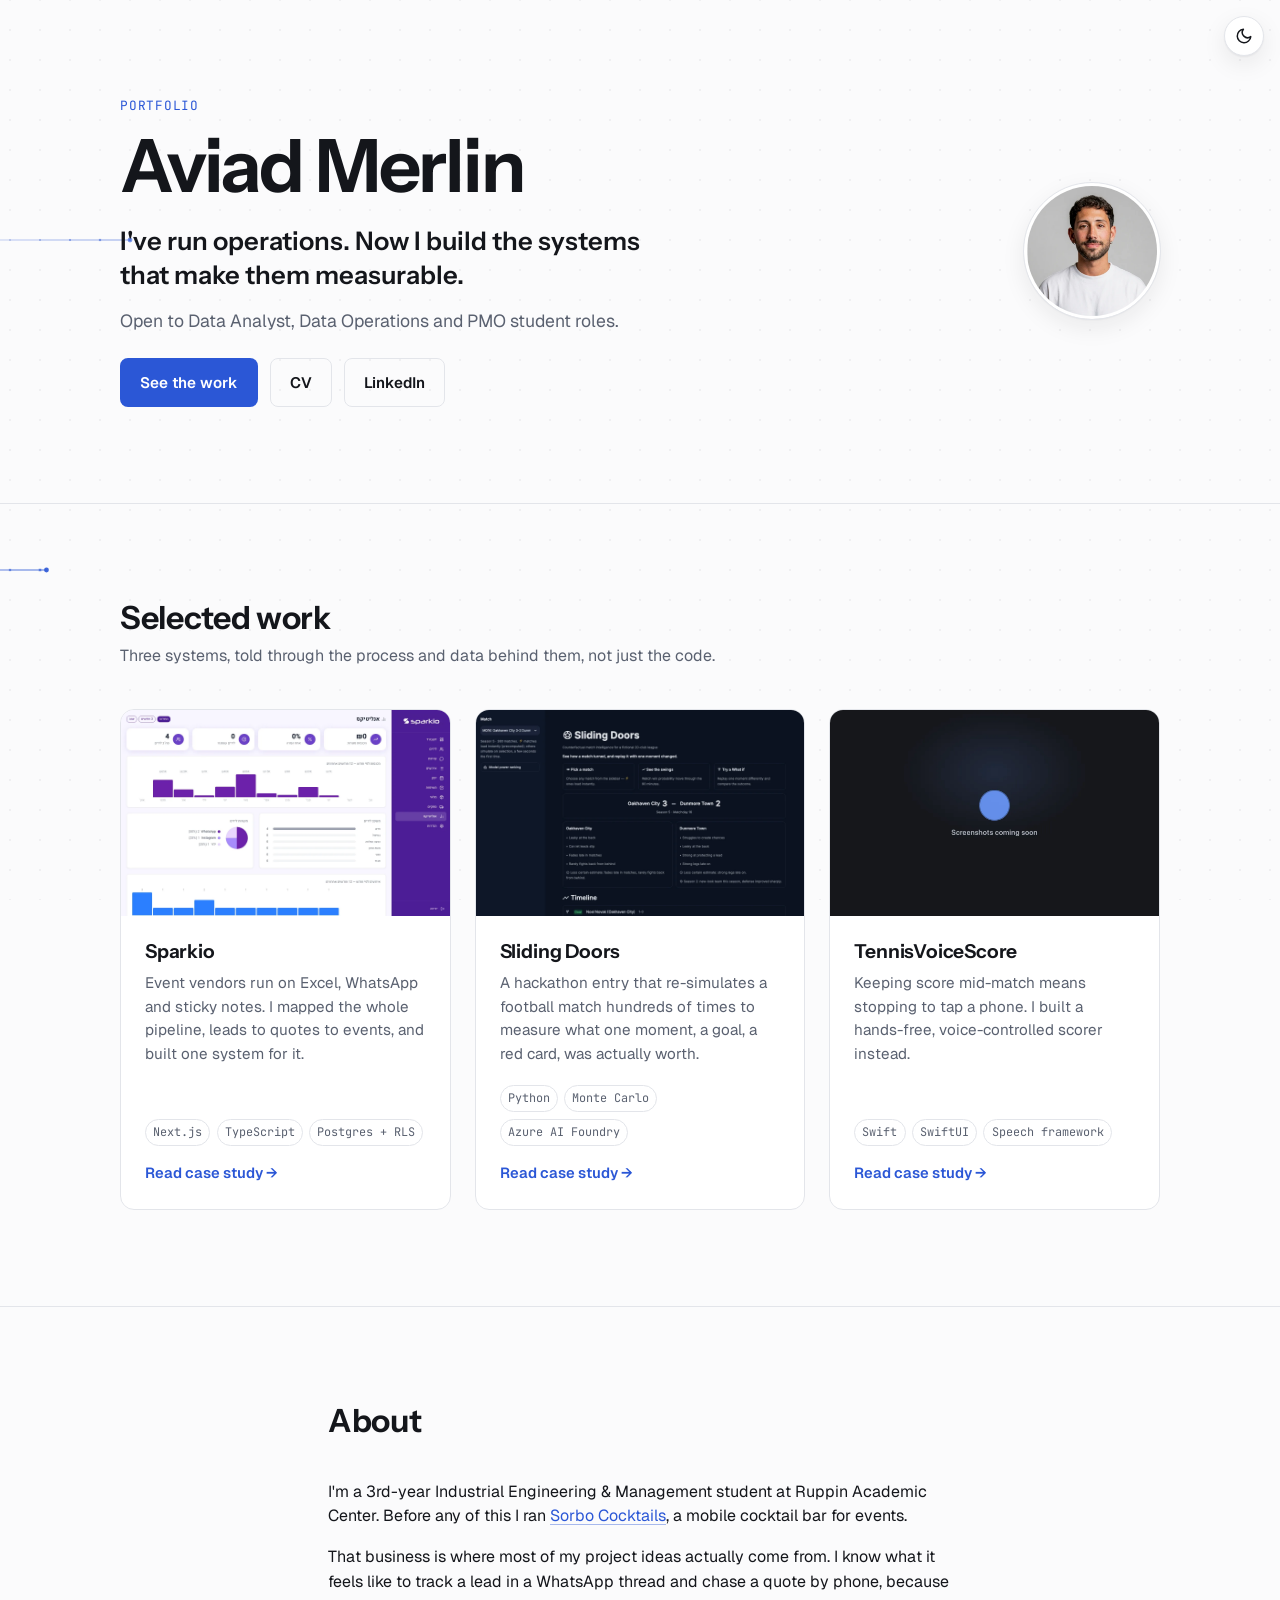
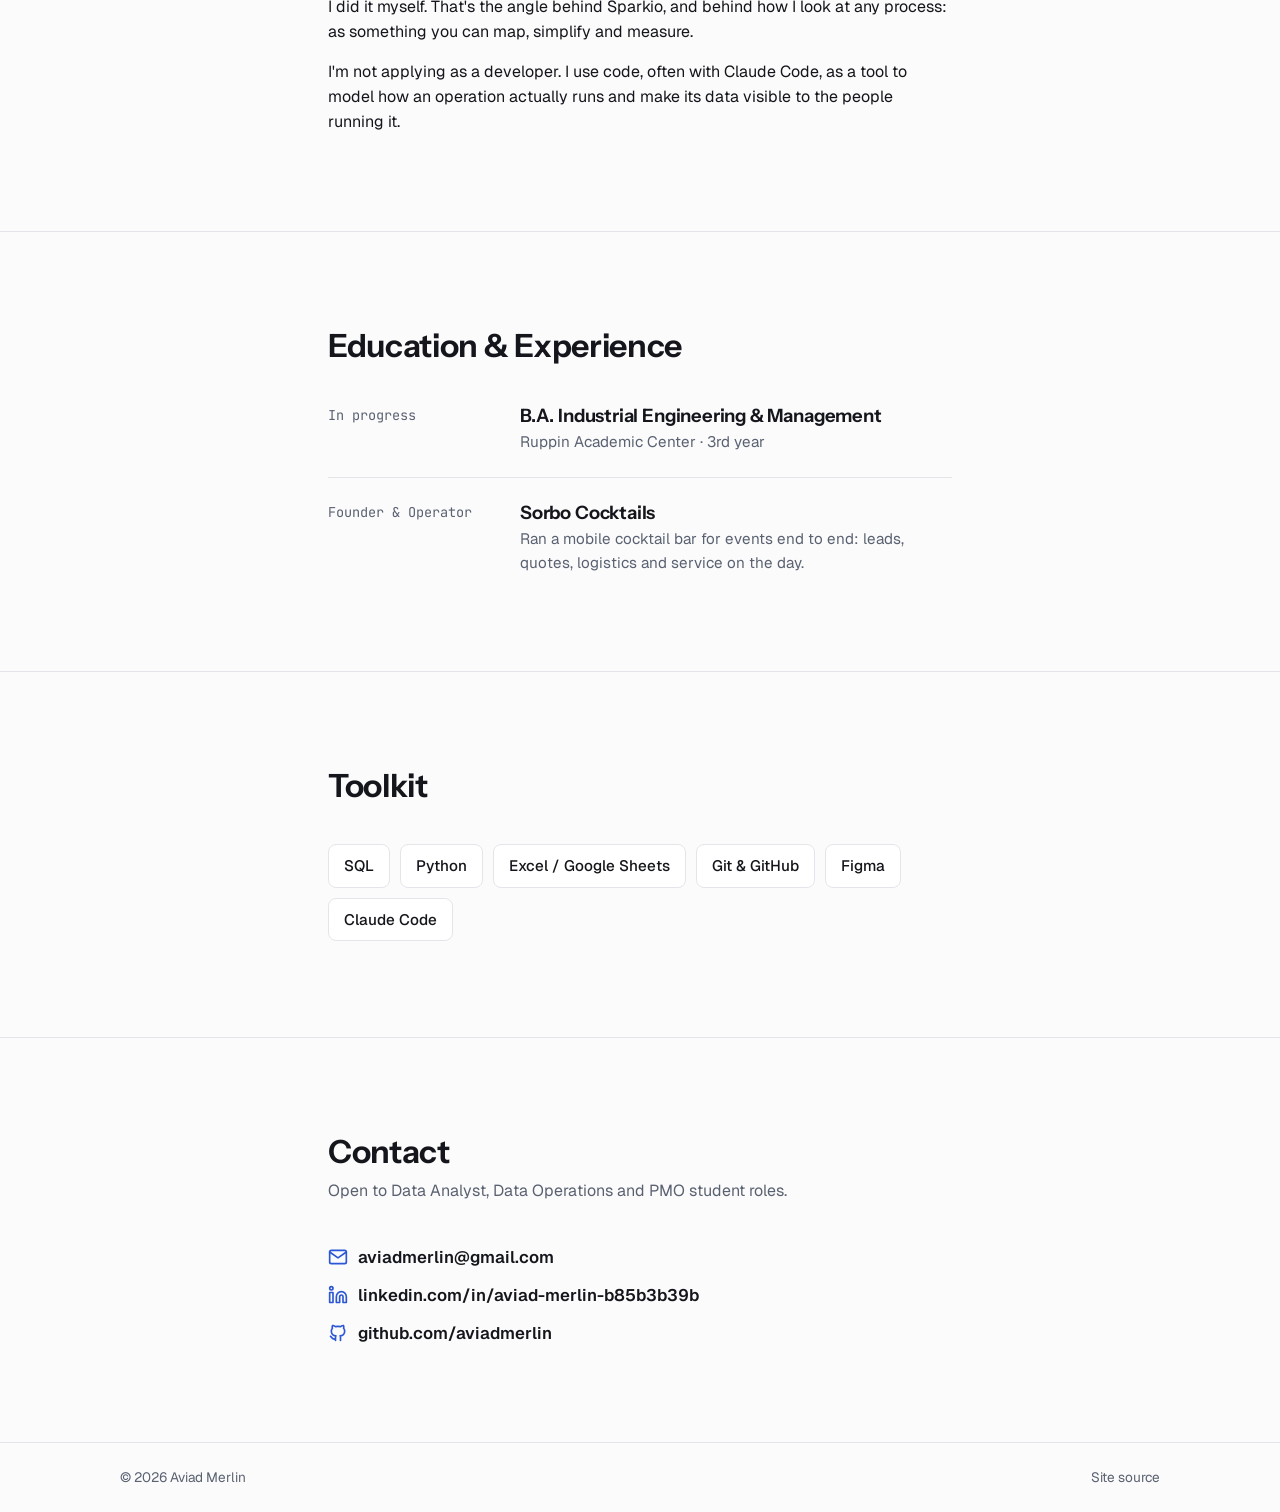
==== index.html @ fe7052cb "Use real profile photo, fix Sorbo link, rework signal routing Hero photo was accidentally a lookalik" ====
<!doctype html>
<html lang="en">
<head>
<meta charset="utf-8">
<meta name="viewport" content="width=device-width, initial-scale=1">
<title>Aviad Merlin · Data Analyst / Data Operations / PMO</title>
<meta name="description" content="Portfolio of Aviad Merlin, an Industrial Engineering & Management student who builds systems that make messy operations organized and measurable. Open to Data Analyst, Data Operations and PMO student roles.">
<link rel="canonical" href="https://aviadmerlin.github.io/">

<!-- Open Graph -->
<meta property="og:type" content="website">
<meta property="og:site_name" content="Aviad Merlin">
<meta property="og:title" content="Aviad Merlin · Data Analyst / Data Operations / PMO">
<meta property="og:description" content="I've run operations. Now I build the systems that make them measurable.">
<meta property="og:image" content="https://aviadmerlin.github.io/assets/og-image.png">
<meta property="og:url" content="https://aviadmerlin.github.io/">
<meta name="twitter:card" content="summary_large_image">
<meta name="twitter:title" content="Aviad Merlin · Data Analyst / Data Operations / PMO">
<meta name="twitter:description" content="I've run operations. Now I build the systems that make them measurable.">
<meta name="twitter:image" content="https://aviadmerlin.github.io/assets/og-image.png">

<meta name="theme-color" content="#0a0b0d">
<link rel="icon" href="assets/favicon/favicon.svg" type="image/svg+xml">
<link rel="icon" href="assets/favicon/favicon-32.png" sizes="32x32" type="image/png">
<link rel="apple-touch-icon" href="assets/favicon/apple-touch-icon.png">
<link rel="manifest" href="assets/favicon/site.webmanifest">

<link rel="preconnect" href="https://fonts.googleapis.com">
<link rel="preconnect" href="https://fonts.gstatic.com" crossorigin>
<link href="https://fonts.googleapis.com/css2?family=Instrument+Sans:wght@400;500;600;700&family=Geist:wght@400;500;600;700&family=JetBrains+Mono:wght@400;500;700&display=swap" rel="stylesheet">
<link rel="stylesheet" href="css/style.css">
<script>
(function () {
  try {
    var t = localStorage.getItem("am-theme");
    if (!t) t = window.matchMedia("(prefers-color-scheme: light)").matches ? "light" : "dark";
    document.documentElement.setAttribute("data-theme", t);
  } catch (e) {}
})();
</script>
</head>
<body>
<a href="#main" class="skip-link">Skip to content</a>

<canvas class="bg-fx" id="bg-fx" aria-hidden="true"></canvas>

<button type="button" class="icon-btn theme-toggle theme-toggle--floating" aria-label="Toggle color theme" aria-pressed="false">
  <svg class="sun" viewBox="0 0 24 24" fill="none" stroke="currentColor" stroke-width="2" stroke-linecap="round"><circle cx="12" cy="12" r="4"/><path d="M12 2v2M12 20v2M4.9 4.9l1.4 1.4M17.7 17.7l1.4 1.4M2 12h2M20 12h2M4.9 19.1l1.4-1.4M17.7 6.3l1.4-1.4"/></svg>
  <svg class="moon" viewBox="0 0 24 24" fill="none" stroke="currentColor" stroke-width="2" stroke-linecap="round" stroke-linejoin="round"><path d="M21 12.8A9 9 0 1 1 11.2 3a7 7 0 0 0 9.8 9.8Z"/></svg>
</button>

<main id="main">

  <section class="hero">
    <div class="wrap">
      <div class="hero-grid">
        <div>
          <p class="eyebrow">Portfolio</p>
          <h1>Aviad Merlin</h1>
          <p class="hero-tagline">I've run operations. Now I build the systems that make them measurable.</p>
          <p class="lede">Open to Data Analyst, Data Operations and PMO student roles.</p>
          <div class="btn-row">
            <a href="#work" class="btn btn--primary">See the work</a>
            <a href="assets/AviadMerlin-Resume.pdf" class="btn btn--ghost" target="_blank" rel="noopener">CV</a>
            <a href="https://www.linkedin.com/in/aviad-merlin-b85b3b39b" class="btn btn--ghost" target="_blank" rel="noopener">LinkedIn</a>
          </div>
        </div>
        <div class="hero-photo">
          <img src="assets/images/profile-photo.webp" alt="Aviad Merlin" width="136" height="136" loading="eager">
        </div>
      </div>
    </div>
  </section>

  <section id="work">
    <div class="wrap">
      <div class="section-head">
        <h2>Selected work</h2>
        <p>Three systems, told through the process and data behind them, not just the code.</p>
      </div>
      <div class="project-grid">

        <a class="project-card" href="projects/sparkio.html">
          <div class="project-card__media">
            <img src="assets/images/sparkio/01-analytics-dashboard.webp" alt="Sparkio analytics dashboard showing revenue, conversion rate and lead sources" width="1440" height="900" loading="lazy" decoding="async">
          </div>
          <div class="project-card__body">
            <h3>Sparkio</h3>
            <p>Event vendors run on Excel, WhatsApp and sticky notes. I mapped the whole pipeline, leads to quotes to events, and built one system for it.</p>
            <div class="tag-row">
              <span class="tag">Next.js</span>
              <span class="tag">TypeScript</span>
              <span class="tag">Postgres + RLS</span>
            </div>
            <span class="card-link">Read case study →</span>
          </div>
        </a>

        <a class="project-card" href="projects/sliding-doors.html">
          <div class="project-card__media">
            <img src="assets/images/sliding-doors/app-ui.webp" alt="Sliding Doors app showing a match score and win-probability panels" width="1440" height="1000" loading="lazy" decoding="async">
          </div>
          <div class="project-card__body">
            <h3>Sliding Doors</h3>
            <p>A hackathon entry that re-simulates a football match hundreds of times to measure what one moment, a goal, a red card, was actually worth.</p>
            <div class="tag-row">
              <span class="tag">Python</span>
              <span class="tag">Monte Carlo</span>
              <span class="tag">Azure AI Foundry</span>
            </div>
            <span class="card-link">Read case study →</span>
          </div>
        </a>

        <a class="project-card" href="projects/tennisvoicescore.html">
          <div class="project-card__media">
            <img src="assets/images/tennisvoicescore/placeholder-cover.webp" alt="TennisVoiceScore placeholder cover" width="1280" height="800" loading="lazy" decoding="async">
          </div>
          <div class="project-card__body">
            <h3>TennisVoiceScore</h3>
            <p>Keeping score mid-match means stopping to tap a phone. I built a hands-free, voice-controlled scorer instead.</p>
            <div class="tag-row">
              <span class="tag">Swift</span>
              <span class="tag">SwiftUI</span>
              <span class="tag">Speech framework</span>
            </div>
            <span class="card-link">Read case study →</span>
          </div>
        </a>

      </div>
    </div>
  </section>

  <section id="about">
    <div class="wrap wrap--text">
      <div class="section-head">
        <h2>About</h2>
      </div>
      <div class="about-body">
        <p>I'm a 3rd-year Industrial Engineering & Management student at Ruppin Academic Center. Before any of this I ran <a class="inline-link" href="https://sorbococktails.com/" target="_blank" rel="noopener">Sorbo Cocktails</a>, a mobile cocktail bar for events.</p>
        <p>That business is where most of my project ideas actually come from. I know what it feels like to track a lead in a WhatsApp thread and chase a quote by phone, because I did it myself. That's the angle behind Sparkio, and behind how I look at any process: as something you can map, simplify and measure.</p>
        <p>I'm not applying as a developer. I use code, often with Claude Code, as a tool to model how an operation actually runs and make its data visible to the people running it.</p>
      </div>
    </div>
  </section>

  <section id="education">
    <div class="wrap wrap--text">
      <div class="section-head">
        <h2>Education & Experience</h2>
      </div>
      <div class="timeline">
        <div class="timeline-item">
          <time>In progress</time>
          <div>
            <h3>B.A. Industrial Engineering &amp; Management</h3>
            <p>Ruppin Academic Center &middot; 3rd year</p>
          </div>
        </div>
        <div class="timeline-item">
          <time>Founder &amp; Operator</time>
          <div>
            <h3>Sorbo Cocktails</h3>
            <p>Ran a mobile cocktail bar for events end to end: leads, quotes, logistics and service on the day.</p>
          </div>
        </div>
      </div>
    </div>
  </section>

  <section id="toolkit">
    <div class="wrap wrap--text">
      <div class="section-head">
        <h2>Toolkit</h2>
      </div>
      <div class="toolkit-grid">
        <span class="toolkit-chip">SQL</span>
        <span class="toolkit-chip">Python</span>
        <span class="toolkit-chip">Excel / Google Sheets</span>
        <span class="toolkit-chip">Git &amp; GitHub</span>
        <span class="toolkit-chip">Figma</span>
        <span class="toolkit-chip">Claude Code</span>
      </div>
    </div>
  </section>

  <section id="contact">
    <div class="wrap wrap--text">
      <div class="section-head">
        <h2>Contact</h2>
        <p>Open to Data Analyst, Data Operations and PMO student roles.</p>
      </div>
      <div class="contact-list">
        <a href="mailto:aviadmerlin@gmail.com">
          <svg viewBox="0 0 24 24" fill="none" stroke="currentColor" stroke-width="2" stroke-linecap="round" stroke-linejoin="round"><rect x="2" y="4" width="20" height="16" rx="2"/><path d="m22 6-10 7L2 6"/></svg>
          aviadmerlin@gmail.com
        </a>
        <a href="https://www.linkedin.com/in/aviad-merlin-b85b3b39b" target="_blank" rel="noopener">
          <svg viewBox="0 0 24 24" fill="none" stroke="currentColor" stroke-width="2" stroke-linecap="round" stroke-linejoin="round"><path d="M16 8a6 6 0 0 1 6 6v7h-4v-7a2 2 0 0 0-2-2 2 2 0 0 0-2 2v7h-4v-7a6 6 0 0 1 6-6Z"/><rect x="2" y="9" width="4" height="12"/><circle cx="4" cy="4" r="2"/></svg>
          linkedin.com/in/aviad-merlin-b85b3b39b
        </a>
        <a href="https://github.com/aviadmerlin" target="_blank" rel="noopener">
          <svg viewBox="0 0 24 24" fill="none" stroke="currentColor" stroke-width="2" stroke-linecap="round" stroke-linejoin="round"><path d="M9 19c-4.3 1.4-4.3-2.5-6-3m12 5v-3.5c0-1 .1-1.4-.5-2 2.8-.3 5.5-1.4 5.5-6a4.6 4.6 0 0 0-1.3-3.2 4.2 4.2 0 0 0-.1-3.2s-1.1-.3-3.5 1.3a12.3 12.3 0 0 0-6.2 0C6.5 2.8 5.4 3.1 5.4 3.1a4.2 4.2 0 0 0-.1 3.2A4.6 4.6 0 0 0 4 9.5c0 4.6 2.7 5.7 5.5 6-.6.6-.6 1.2-.5 2V21"/></svg>
          github.com/aviadmerlin
        </a>
      </div>
    </div>
  </section>

</main>

<footer class="site-footer">
  <div class="wrap">
    <span>&copy; <span id="year"></span> Aviad Merlin</span>
    <a href="https://github.com/aviadmerlin/aviadmerlin.github.io" target="_blank" rel="noopener">Site source</a>
  </div>
</footer>

<script>document.getElementById("year").textContent = new Date().getFullYear();</script>
<script src="js/main.js" defer></script>
<script src="js/bg-signals.js" defer></script>
</body>
</html>
---- css/style.css ----
/* ---------- Reset ---------- */
*, *::before, *::after { box-sizing: border-box; }
* { margin: 0; }
html { -webkit-text-size-adjust: 100%; }
body { min-height: 100svh; }
img, picture, video { display: block; max-width: 100%; }
img { height: auto; }
input, button, textarea, select { font: inherit; color: inherit; }
a { color: inherit; }
ul[class], ol[class] { list-style: none; padding: 0; }

@media (prefers-reduced-motion: reduce) {
  *, *::before, *::after {
    animation-duration: 0.01ms !important;
    animation-iteration-count: 1 !important;
    transition-duration: 0.01ms !important;
    scroll-behavior: auto !important;
  }
}

/* ---------- Design tokens ---------- */
:root,
[data-theme="dark"] {
  --bg: #0a0b0d;
  --bg-elevated: #15171c;
  --bg-elevated-2: #1b1e25;
  --border: #262a33;
  --text: #edeff2;
  --text-muted: #9aa1ac;
  --accent: #6d9bff;
  --accent-strong: #8fb3ff;
  --accent-contrast: #06080c;
  --success: #6fd3a0;
  --shadow: 0 1px 2px rgba(0, 0, 0, 0.4), 0 8px 24px rgba(0, 0, 0, 0.35);
  color-scheme: dark;
}

[data-theme="light"] {
  --bg: #fbfbfc;
  --bg-elevated: #ffffff;
  --bg-elevated-2: #f2f3f5;
  --border: #e3e5ea;
  --text: #14161b;
  --text-muted: #5a6170;
  --accent: #2b57d6;
  --accent-strong: #1f44ac;
  --accent-contrast: #ffffff;
  --success: #1a8a57;
  --shadow: 0 1px 2px rgba(20, 22, 27, 0.06), 0 8px 24px rgba(20, 22, 27, 0.08);
  color-scheme: light;
}

:root {
  --font-display: "Instrument Sans", -apple-system, BlinkMacSystemFont, "Segoe UI",
    Roboto, Helvetica, Arial, sans-serif;
  --font-sans: "Geist", -apple-system, BlinkMacSystemFont, "Segoe UI", Roboto,
    Helvetica, Arial, sans-serif, "Apple Color Emoji", "Segoe UI Emoji";
  --font-mono: "JetBrains Mono", ui-monospace, SFMono-Regular, Menlo, Consolas,
    "Liberation Mono", monospace;
  --max-text: 42rem;
  --max-wide: 68rem;
  --radius-sm: 8px;
  --radius-md: 14px;
  --radius-lg: 20px;
  --space-1: 0.5rem;
  --space-2: 1rem;
  --space-3: 1.5rem;
  --space-4: 2.5rem;
  --space-5: 4rem;
  --space-6: 6rem;
}

/* ---------- Base ---------- */
body {
  background: var(--bg);
  color: var(--text);
  font-family: var(--font-sans);
  font-size: 16px;
  line-height: 1.55;
  transition: background-color 0.2s ease, color 0.2s ease;
}

h1, h2, h3, h4 {
  font-family: var(--font-display);
  line-height: 1.15;
  font-weight: 650;
  letter-spacing: -0.01em;
}

h1 { font-size: clamp(2rem, 1.3rem + 3vw, 3.25rem); }
h2 { font-size: clamp(1.5rem, 1.2rem + 1.2vw, 2rem); }
h3 { font-size: 1.15rem; }

p { color: var(--text); }
.text-muted { color: var(--text-muted); }

a { text-decoration: none; }
a.inline-link {
  color: var(--accent);
  text-decoration: underline;
  text-decoration-color: color-mix(in srgb, var(--accent) 40%, transparent);
  text-underline-offset: 3px;
}
a.inline-link:hover { text-decoration-color: var(--accent); }

:focus-visible {
  outline: 2px solid var(--accent);
  outline-offset: 3px;
  border-radius: 4px;
}

/* ---------- Layout ---------- */
.wrap {
  width: 100%;
  max-width: var(--max-wide);
  margin-inline: auto;
  padding-inline: var(--space-3);
}
.wrap--text { max-width: var(--max-text); }

section { padding-block: var(--space-6); }
section + section { border-top: 1px solid var(--border); }

.skip-link {
  position: absolute;
  left: -9999px;
  top: auto;
  background: var(--accent);
  color: var(--accent-contrast);
  padding: 0.6em 1em;
  border-radius: var(--radius-sm);
  z-index: 100;
}
.skip-link:focus {
  left: var(--space-2);
  top: var(--space-2);
}

.visually-hidden {
  position: absolute;
  width: 1px; height: 1px;
  overflow: hidden;
  clip: rect(0 0 0 0);
  white-space: nowrap;
}

/* ---------- Background canvas ---------- */
.bg-fx {
  position: fixed;
  inset: 0;
  z-index: 0;
  width: 100%;
  height: 100%;
  pointer-events: none;
}
main, .site-footer { position: relative; z-index: 1; }

/* ---------- Floating theme toggle (no nav bar) ---------- */
.icon-btn {
  display: inline-flex;
  align-items: center;
  justify-content: center;
  width: 40px;
  height: 40px;
  border-radius: 999px;
  border: 1px solid var(--border);
  background: var(--bg-elevated);
  color: var(--text);
  cursor: pointer;
  transition: border-color 0.15s ease, transform 0.15s ease;
}
.icon-btn:hover { border-color: var(--accent); }
.icon-btn svg { width: 18px; height: 18px; }

.theme-toggle--floating {
  position: fixed;
  top: var(--space-2);
  right: var(--space-2);
  z-index: 10;
  box-shadow: var(--shadow);
}

.theme-toggle .sun { display: none; }
[data-theme="dark"] .theme-toggle .sun { display: block; }
[data-theme="dark"] .theme-toggle .moon { display: none; }

/* ---------- Buttons ---------- */
.btn {
  display: inline-flex;
  align-items: center;
  gap: 0.5em;
  padding: 0.75em 1.25em;
  border-radius: var(--radius-sm);
  font-weight: 600;
  font-size: 0.95rem;
  border: 1px solid transparent;
  cursor: pointer;
  transition: transform 0.12s ease, border-color 0.15s ease, background-color 0.15s ease;
}
.btn:active { transform: translateY(1px); }

.btn--primary {
  background: var(--accent);
  color: var(--accent-contrast);
}
.btn--primary:hover { background: var(--accent-strong); }

.btn--ghost {
  background: transparent;
  border-color: var(--border);
  color: var(--text);
}
.btn--ghost:hover { border-color: var(--accent); }

.btn-row {
  display: flex;
  flex-wrap: wrap;
  gap: 0.75rem;
}

/* ---------- Hero ---------- */
.hero { padding-top: var(--space-6); }
.eyebrow {
  font-family: var(--font-mono);
  font-size: 0.8rem;
  letter-spacing: 0.06em;
  text-transform: uppercase;
  color: var(--accent);
}
.hero h1 {
  margin-top: var(--space-1);
  max-width: 14ch;
  font-size: clamp(2.6rem, 1.6rem + 5vw, 4.6rem);
  letter-spacing: -0.03em;
}
.hero-tagline {
  margin-top: var(--space-2);
  max-width: 32ch;
  font-family: var(--font-display);
  font-weight: 600;
  font-size: clamp(1.2rem, 1rem + 1.1vw, 1.6rem);
  line-height: 1.3;
  color: var(--text);
}
.hero .lede {
  margin-top: var(--space-2);
  max-width: 48ch;
  font-size: 1.1rem;
  color: var(--text-muted);
}
.hero .btn-row { margin-top: var(--space-3); }

.hero-grid {
  display: grid;
  grid-template-columns: 1fr auto;
  gap: var(--space-4);
  align-items: center;
}
.hero-photo {
  width: 136px;
  height: 136px;
  border-radius: 50%;
  overflow: hidden;
  border: 3px solid var(--bg-elevated);
  outline: 1px solid var(--border);
  background: var(--bg-elevated);
  box-shadow: var(--shadow);
  flex-shrink: 0;
}
.hero-photo img { width: 100%; height: 100%; object-fit: cover; }

@media (max-width: 720px) {
  .hero-grid { grid-template-columns: 1fr; }
  .hero-photo { order: -1; width: 88px; height: 88px; }
}

/* ---------- Section headings ---------- */
.section-head { margin-bottom: var(--space-4); }
.section-head h2 { margin-bottom: 0.5rem; }
.section-head p { color: var(--text-muted); max-width: 56ch; }

/* ---------- Project cards ---------- */
.project-grid {
  display: grid;
  grid-template-columns: repeat(auto-fit, minmax(280px, 1fr));
  gap: var(--space-3);
}

.project-card {
  display: flex;
  flex-direction: column;
  background: var(--bg-elevated);
  border: 1px solid var(--border);
  border-radius: var(--radius-md);
  overflow: hidden;
  transition: border-color 0.15s ease, transform 0.15s ease;
}
.project-card:hover { border-color: var(--accent); transform: translateY(-2px); }

.project-card__media {
  aspect-ratio: 16 / 10;
  background: var(--bg-elevated-2);
  overflow: hidden;
}
.project-card__media img {
  width: 100%; height: 100%;
  object-fit: cover;
}

.project-card__body {
  padding: var(--space-3);
  display: flex;
  flex-direction: column;
  gap: 0.6rem;
  flex: 1;
}
.project-card__body h3 { font-size: 1.2rem; }
.project-card__body p { color: var(--text-muted); font-size: 0.95rem; }

.tag-row {
  display: flex;
  flex-wrap: wrap;
  gap: 0.4rem;
  margin-top: auto;
  padding-top: 0.6rem;
}
.tag {
  font-family: var(--font-mono);
  font-size: 0.74rem;
  padding: 0.3em 0.6em;
  border-radius: 999px;
  border: 1px solid var(--border);
  color: var(--text-muted);
}

.card-link {
  margin-top: 0.4rem;
  font-weight: 600;
  color: var(--accent);
  font-size: 0.92rem;
}

/* ---------- About ---------- */
.about-body p + p { margin-top: 1em; }

/* ---------- Education / Experience ---------- */
.timeline {
  display: flex;
  flex-direction: column;
  gap: var(--space-3);
}
.timeline-item {
  display: grid;
  grid-template-columns: 11rem 1fr;
  gap: var(--space-2);
  padding-bottom: var(--space-3);
  border-bottom: 1px solid var(--border);
}
.timeline-item:last-child { border-bottom: none; padding-bottom: 0; }
.timeline-item time {
  font-family: var(--font-mono);
  font-size: 0.85rem;
  color: var(--text-muted);
}
.timeline-item h3 { margin-bottom: 0.25rem; }
.timeline-item p { color: var(--text-muted); font-size: 0.95rem; }

@media (max-width: 600px) {
  .timeline-item { grid-template-columns: 1fr; gap: 0.3rem; }
}

/* ---------- Toolkit ---------- */
.toolkit-grid {
  display: flex;
  flex-wrap: wrap;
  gap: 0.6rem;
}
.toolkit-chip {
  display: inline-flex;
  align-items: center;
  gap: 0.5em;
  padding: 0.6em 1em;
  border-radius: var(--radius-sm);
  border: 1px solid var(--border);
  background: var(--bg-elevated);
  font-size: 0.95rem;
  font-weight: 500;
}

/* ---------- Contact ---------- */
.contact-list {
  display: flex;
  flex-direction: column;
  gap: 0.75rem;
}
.contact-list a {
  display: inline-flex;
  align-items: center;
  gap: 0.6rem;
  font-size: 1.05rem;
  font-weight: 600;
}
.contact-list a svg { width: 20px; height: 20px; color: var(--accent); flex-shrink: 0; }
.contact-list a:hover { color: var(--accent); }

/* ---------- Footer ---------- */
.site-footer {
  border-top: 1px solid var(--border);
  padding-block: var(--space-3);
}
.site-footer .wrap {
  display: flex;
  justify-content: space-between;
  align-items: center;
  flex-wrap: wrap;
  gap: 0.75rem;
  font-size: 0.85rem;
  color: var(--text-muted);
}
.site-footer a { color: var(--text-muted); }
.site-footer a:hover { color: var(--accent); }

/* ---------- Case study pages ---------- */
.case-hero { padding-top: var(--space-5); padding-bottom: var(--space-4); }
.case-hero .eyebrow { margin-bottom: 0.5rem; }
.case-hero h1 { max-width: 24ch; }
.case-hero .lede { margin-top: var(--space-2); font-size: 1.1rem; color: var(--text-muted); max-width: 56ch; }

.status-pill {
  display: inline-flex;
  align-items: center;
  gap: 0.5em;
  margin-top: var(--space-2);
  padding: 0.4em 0.85em;
  border-radius: 999px;
  border: 1px solid var(--border);
  font-size: 0.85rem;
  color: var(--text-muted);
}
.status-pill .dot {
  width: 7px; height: 7px; border-radius: 50%;
  background: var(--success);
}

.case-meta {
  display: flex;
  flex-wrap: wrap;
  gap: 0.5rem;
  margin-top: var(--space-3);
}

.case-section { padding-block: var(--space-5); }
.case-section:not(:first-child) { border-top: 1px solid var(--border); }
.case-section h2 { margin-bottom: var(--space-2); }
.case-section .wrap--text > :is(p, ul) + :is(p, ul) { margin-top: 1em; }
.case-section ul { list-style: disc; padding-left: 1.2em; }
.case-section ul li + li { margin-top: 0.4em; }

.figure-grid {
  display: grid;
  grid-template-columns: repeat(auto-fit, minmax(260px, 1fr));
  gap: var(--space-3);
  margin-top: var(--space-3);
}
.figure-grid.figure-grid--single { grid-template-columns: 1fr; max-width: 46rem; }
figure {
  display: flex;
  flex-direction: column;
  gap: 0.6rem;
}
figure img, figure video {
  width: 100%;
  border-radius: var(--radius-md);
  border: 1px solid var(--border);
  background: var(--bg-elevated-2);
}
figcaption {
  font-size: 0.88rem;
  color: var(--text-muted);
}

.stat-grid {
  display: grid;
  grid-template-columns: repeat(auto-fit, minmax(170px, 1fr));
  gap: var(--space-2);
  margin-top: var(--space-3);
}
.stat {
  padding: var(--space-2);
  border: 1px solid var(--border);
  border-radius: var(--radius-md);
  background: var(--bg-elevated);
}
.stat .num {
  font-family: var(--font-mono);
  font-size: 1.5rem;
  font-weight: 700;
  color: var(--accent);
}
.stat .label { font-size: 0.85rem; color: var(--text-muted); margin-top: 0.25rem; }

.note-callout {
  margin-top: var(--space-3);
  padding: var(--space-2) var(--space-3);
  border-left: 3px solid var(--accent);
  background: var(--bg-elevated);
  border-radius: 0 var(--radius-sm) var(--radius-sm) 0;
  font-size: 0.95rem;
  color: var(--text-muted);
}

.links-row {
  display: flex;
  flex-wrap: wrap;
  gap: 0.75rem;
  margin-top: var(--space-3);
}

/* ---------- 404 ---------- */
.not-found {
  min-height: 70svh;
  display: flex;
  flex-direction: column;
  align-items: flex-start;
  justify-content: center;
}
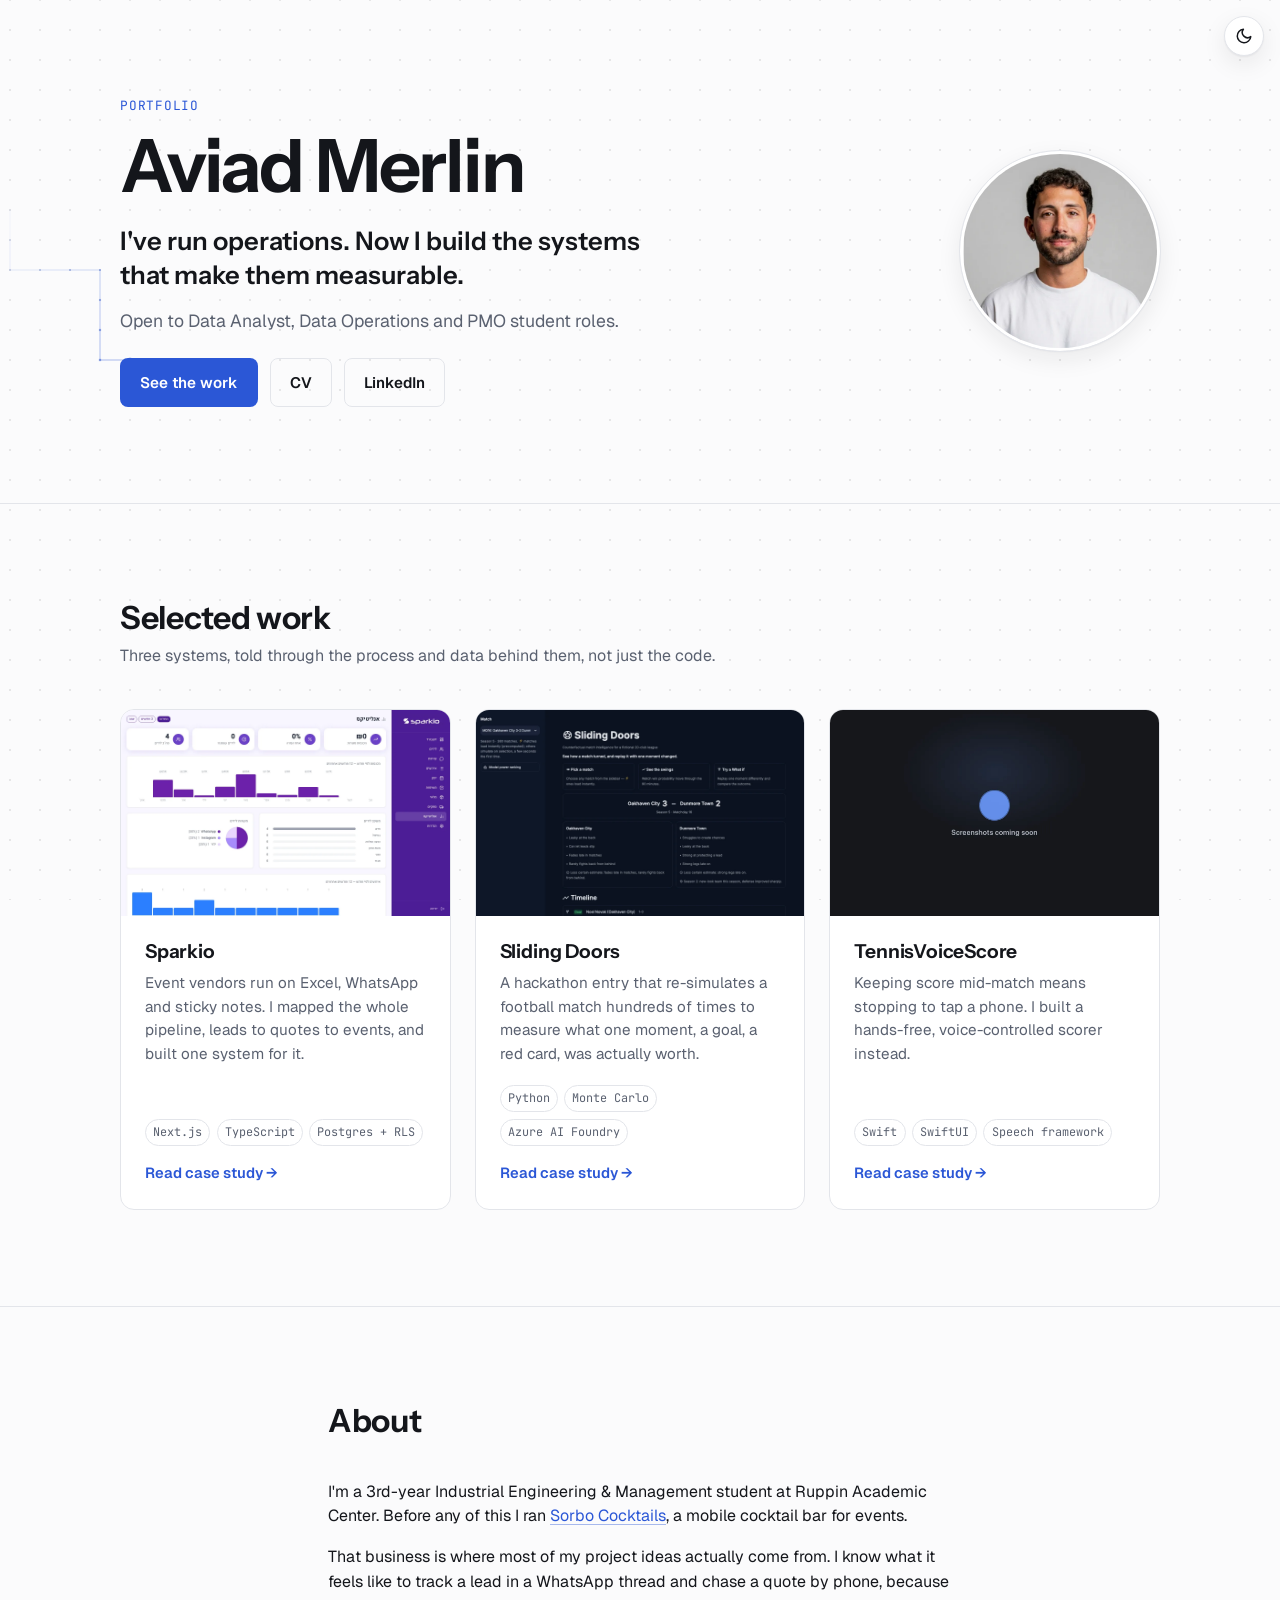
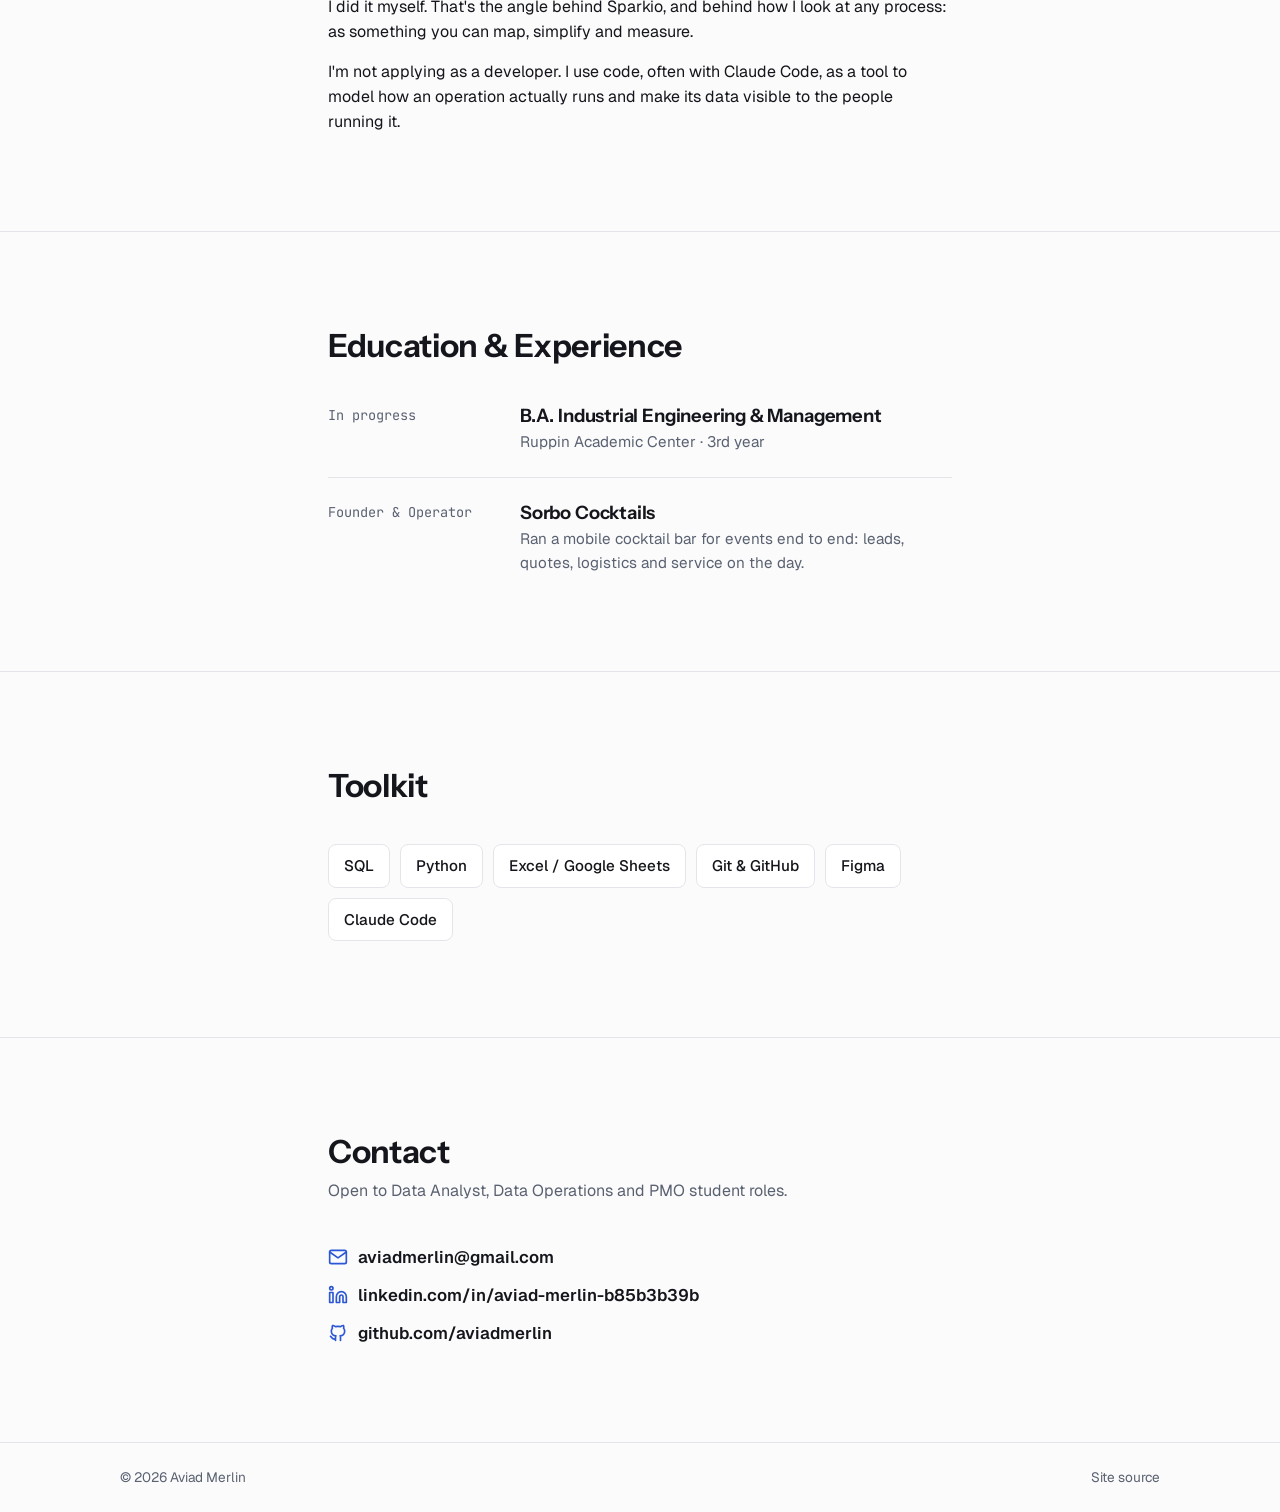
==== commit f6acd3c7: "Speed up signals, enlarge profile photo, add cursor-reactive grid Signal speed doubled (0.1 -> 0.2)." ====
--- a/index.html
+++ b/index.html
@@ -66,7 +66,7 @@
           </div>
         </div>
         <div class="hero-photo">
-          <img src="assets/images/profile-photo.webp" alt="Aviad Merlin" width="136" height="136" loading="eager">
+          <img src="assets/images/profile-photo.webp" alt="Aviad Merlin" width="200" height="200" loading="eager">
         </div>
       </div>
     </div>
--- a/css/style.css
+++ b/css/style.css
@@ -257,8 +257,8 @@
   align-items: center;
 }
 .hero-photo {
-  width: 136px;
-  height: 136px;
+  width: 200px;
+  height: 200px;
   border-radius: 50%;
   overflow: hidden;
   border: 3px solid var(--bg-elevated);
@@ -271,7 +271,7 @@
 
 @media (max-width: 720px) {
   .hero-grid { grid-template-columns: 1fr; }
-  .hero-photo { order: -1; width: 88px; height: 88px; }
+  .hero-photo { order: -1; width: 128px; height: 128px; }
 }
 
 /* ---------- Section headings ---------- */
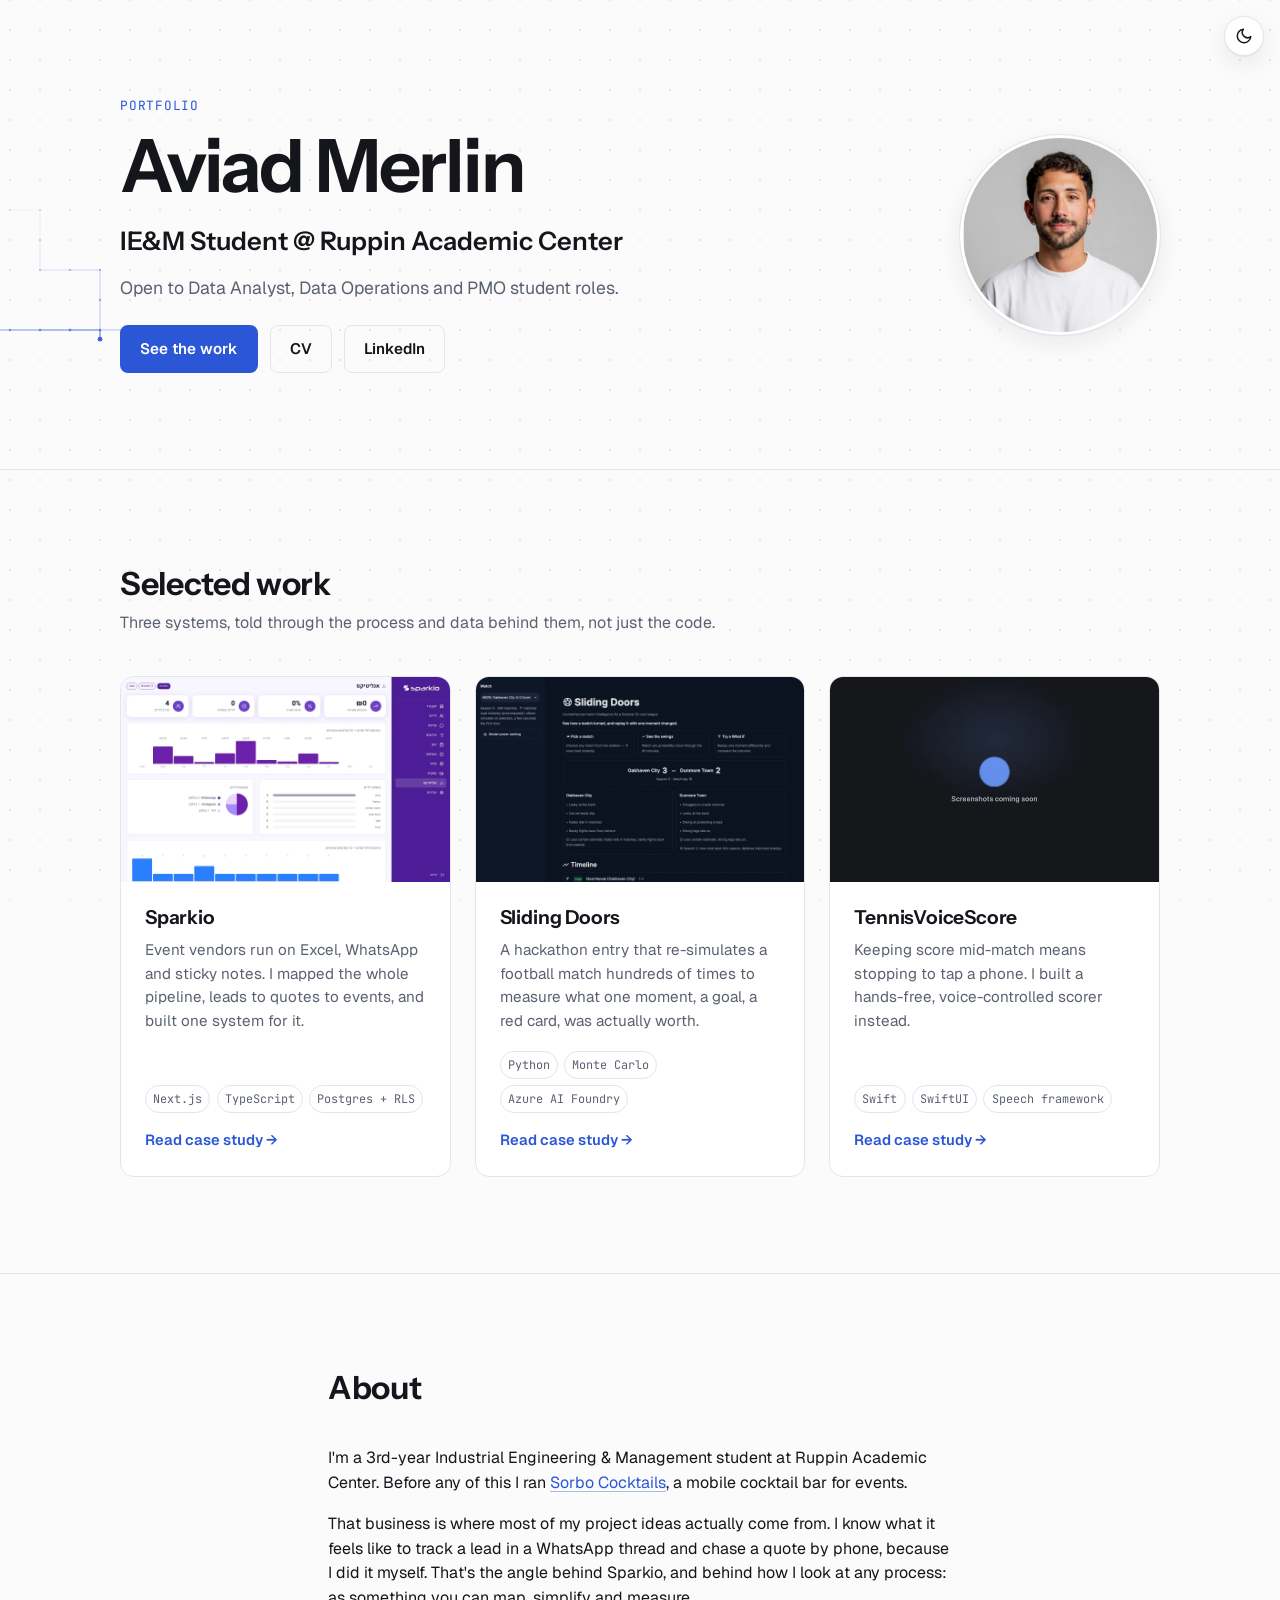
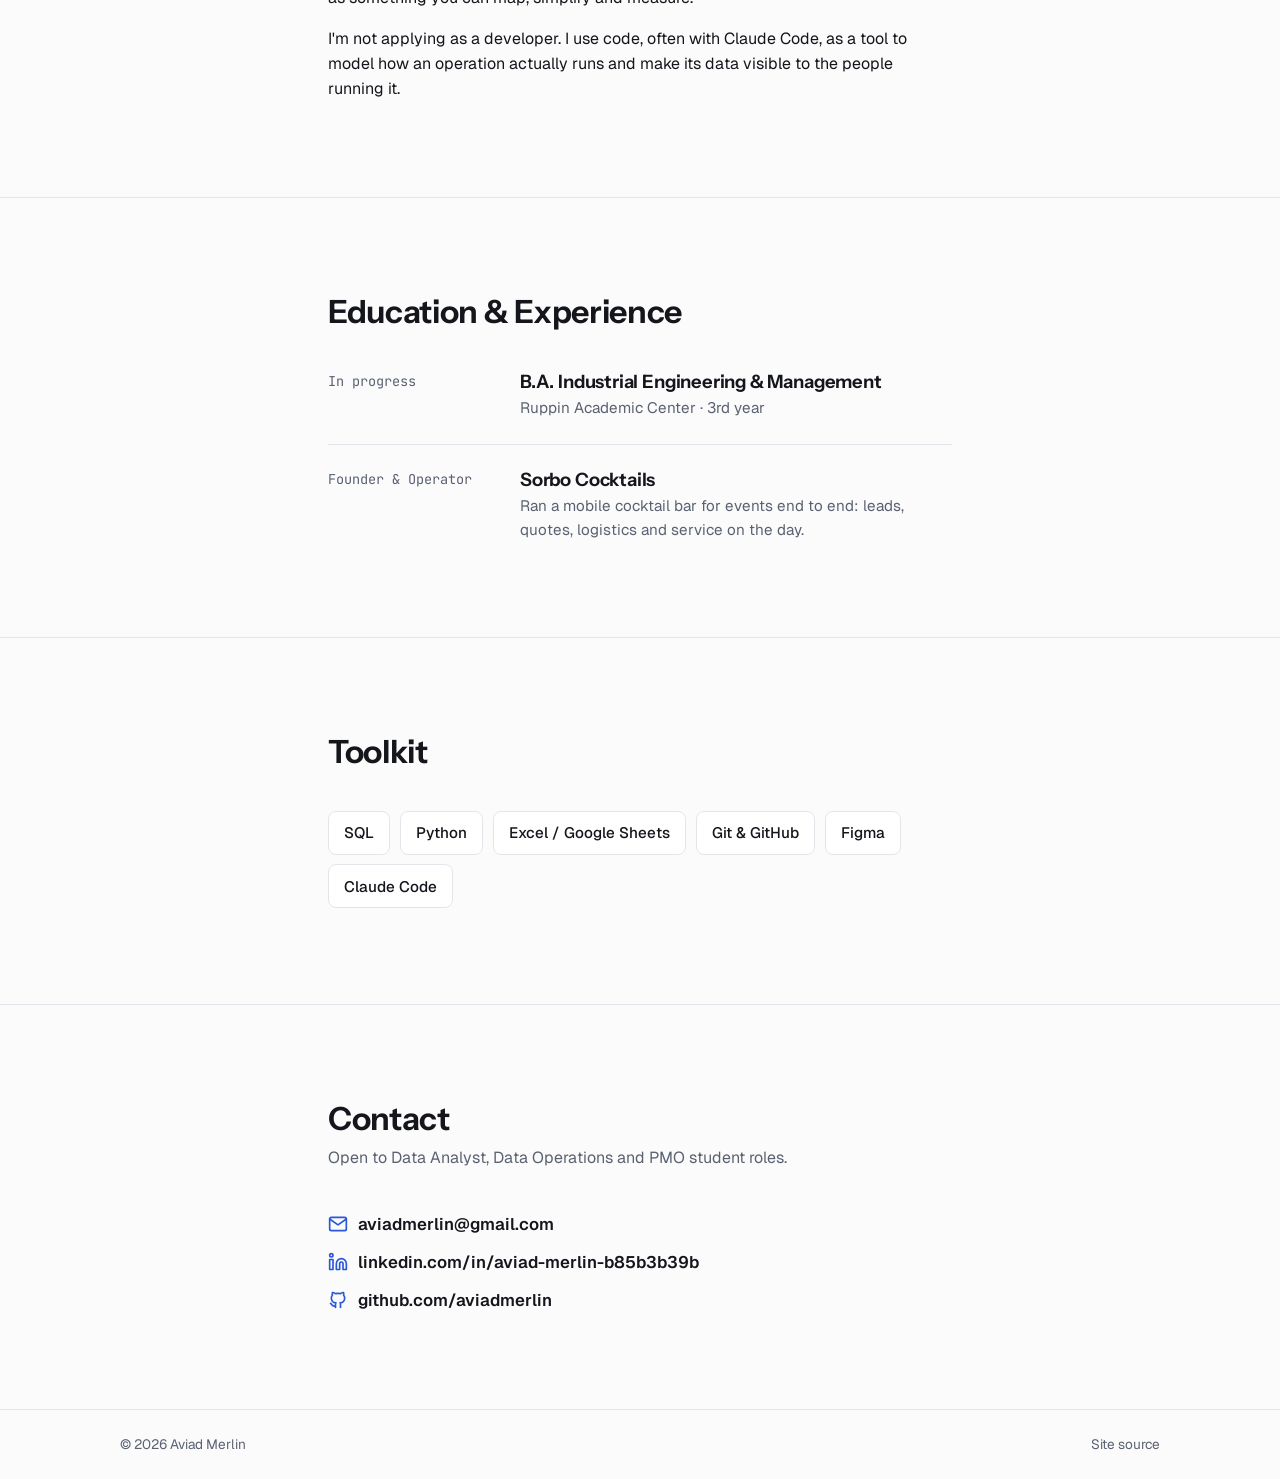
==== commit 77d2907d: "Update hero tagline to IE&M Student @ Ruppin Academic Center" ====
--- a/index.html
+++ b/index.html
@@ -57,7 +57,7 @@
         <div>
           <p class="eyebrow">Portfolio</p>
           <h1>Aviad Merlin</h1>
-          <p class="hero-tagline">I've run operations. Now I build the systems that make them measurable.</p>
+          <p class="hero-tagline">IE&amp;M Student @ Ruppin Academic Center</p>
           <p class="lede">Open to Data Analyst, Data Operations and PMO student roles.</p>
           <div class="btn-row">
             <a href="#work" class="btn btn--primary">See the work</a>
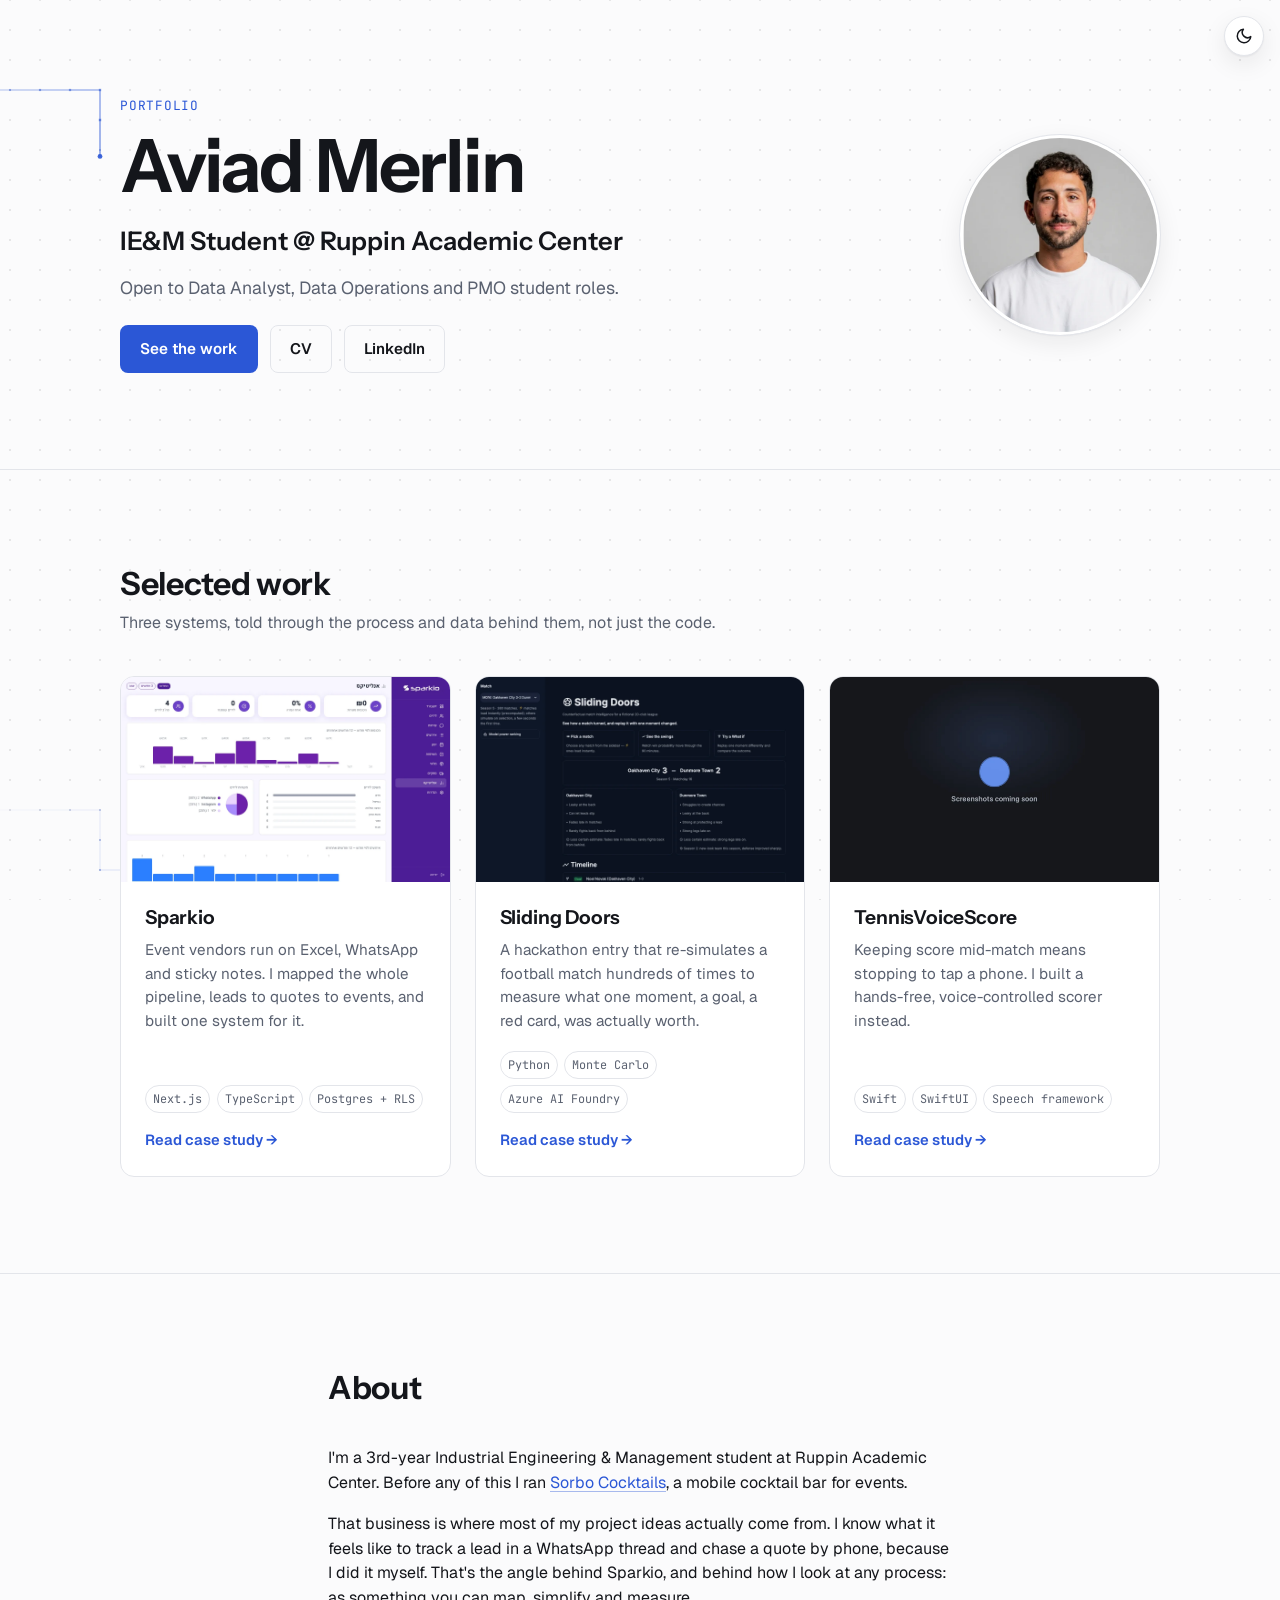
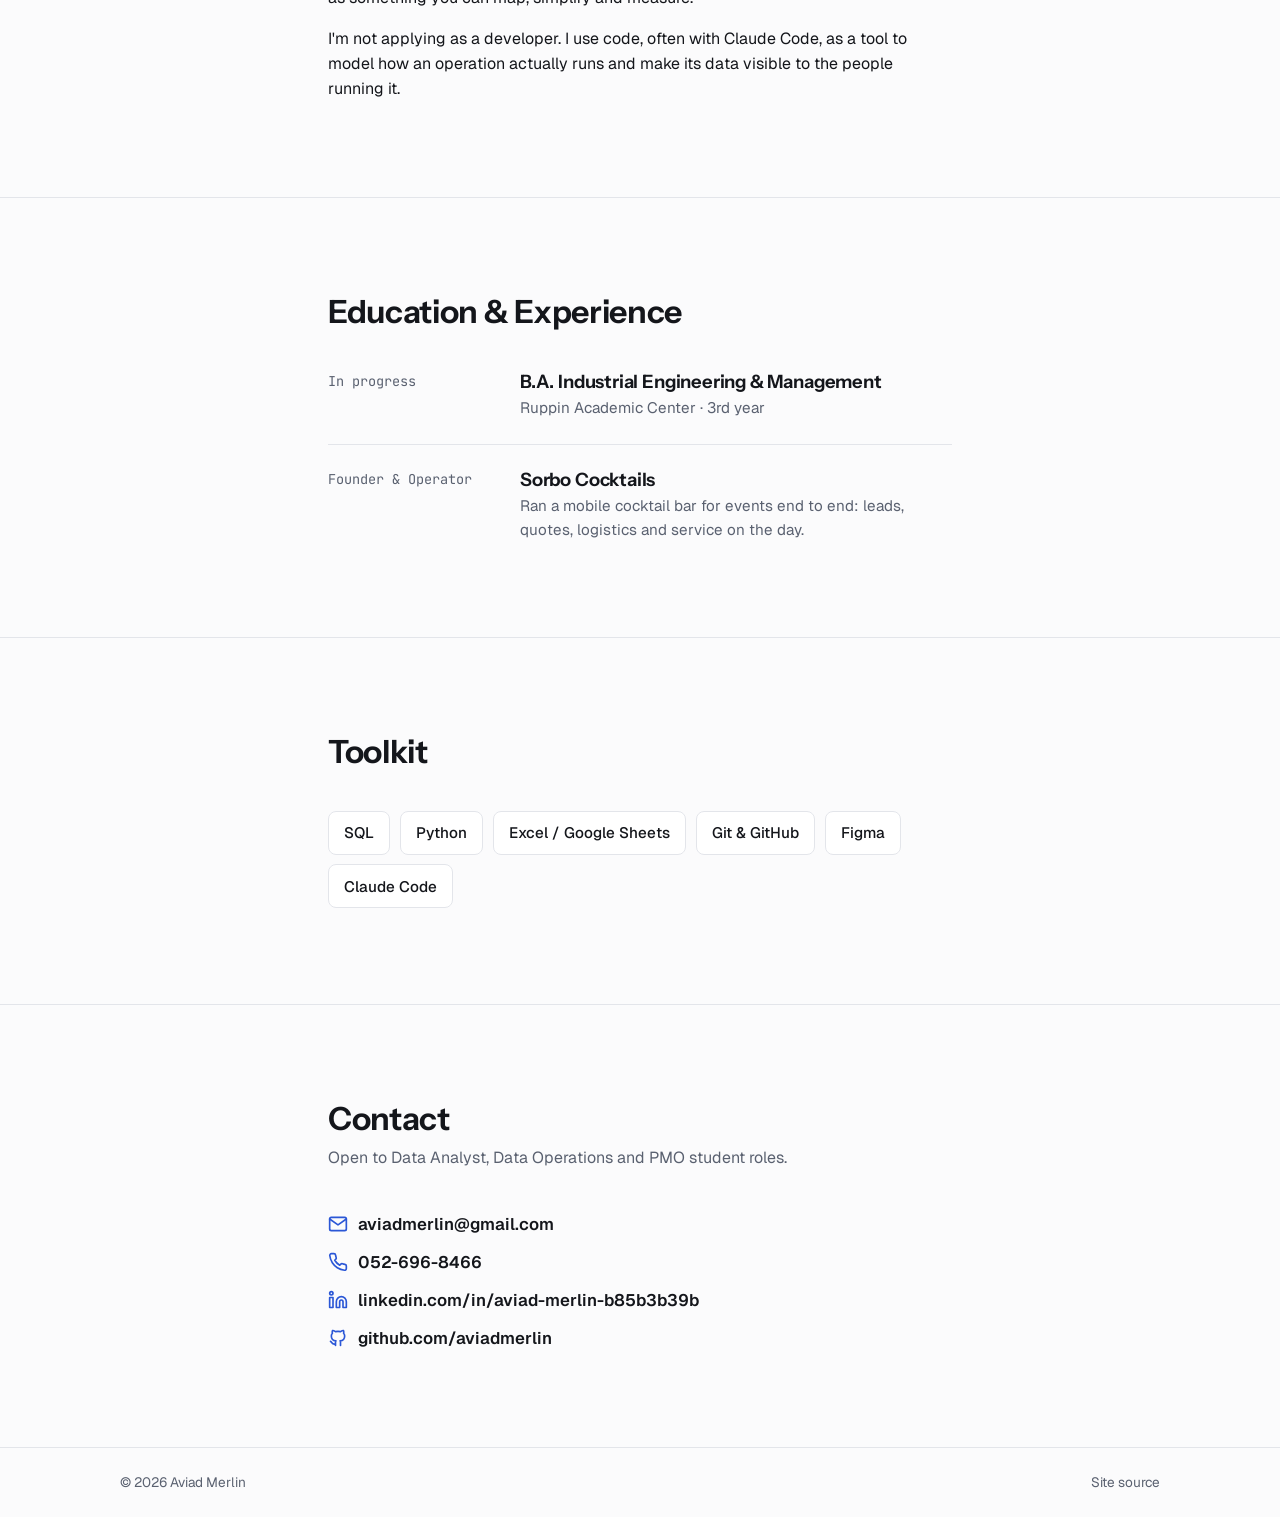
==== commit 2f454d4f: "Add phone number to contact section" ====
--- a/index.html
+++ b/index.html
@@ -196,6 +196,10 @@
           <svg viewBox="0 0 24 24" fill="none" stroke="currentColor" stroke-width="2" stroke-linecap="round" stroke-linejoin="round"><rect x="2" y="4" width="20" height="16" rx="2"/><path d="m22 6-10 7L2 6"/></svg>
           aviadmerlin@gmail.com
         </a>
+        <a href="tel:+972526968466">
+          <svg viewBox="0 0 24 24" fill="none" stroke="currentColor" stroke-width="2" stroke-linecap="round" stroke-linejoin="round"><path d="M22 16.92v3a2 2 0 0 1-2.18 2 19.79 19.79 0 0 1-8.63-3.07 19.5 19.5 0 0 1-6-6 19.79 19.79 0 0 1-3.07-8.67A2 2 0 0 1 4.11 2h3a2 2 0 0 1 2 1.72c.127.96.361 1.903.7 2.81a2 2 0 0 1-.45 2.11L8.09 9.91a16 16 0 0 0 6 6l1.27-1.27a2 2 0 0 1 2.11-.45c.907.339 1.85.573 2.81.7A2 2 0 0 1 22 16.92Z"/></svg>
+          052-696-8466
+        </a>
         <a href="https://www.linkedin.com/in/aviad-merlin-b85b3b39b" target="_blank" rel="noopener">
           <svg viewBox="0 0 24 24" fill="none" stroke="currentColor" stroke-width="2" stroke-linecap="round" stroke-linejoin="round"><path d="M16 8a6 6 0 0 1 6 6v7h-4v-7a2 2 0 0 0-2-2 2 2 0 0 0-2 2v7h-4v-7a6 6 0 0 1 6-6Z"/><rect x="2" y="9" width="4" height="12"/><circle cx="4" cy="4" r="2"/></svg>
           linkedin.com/in/aviad-merlin-b85b3b39b
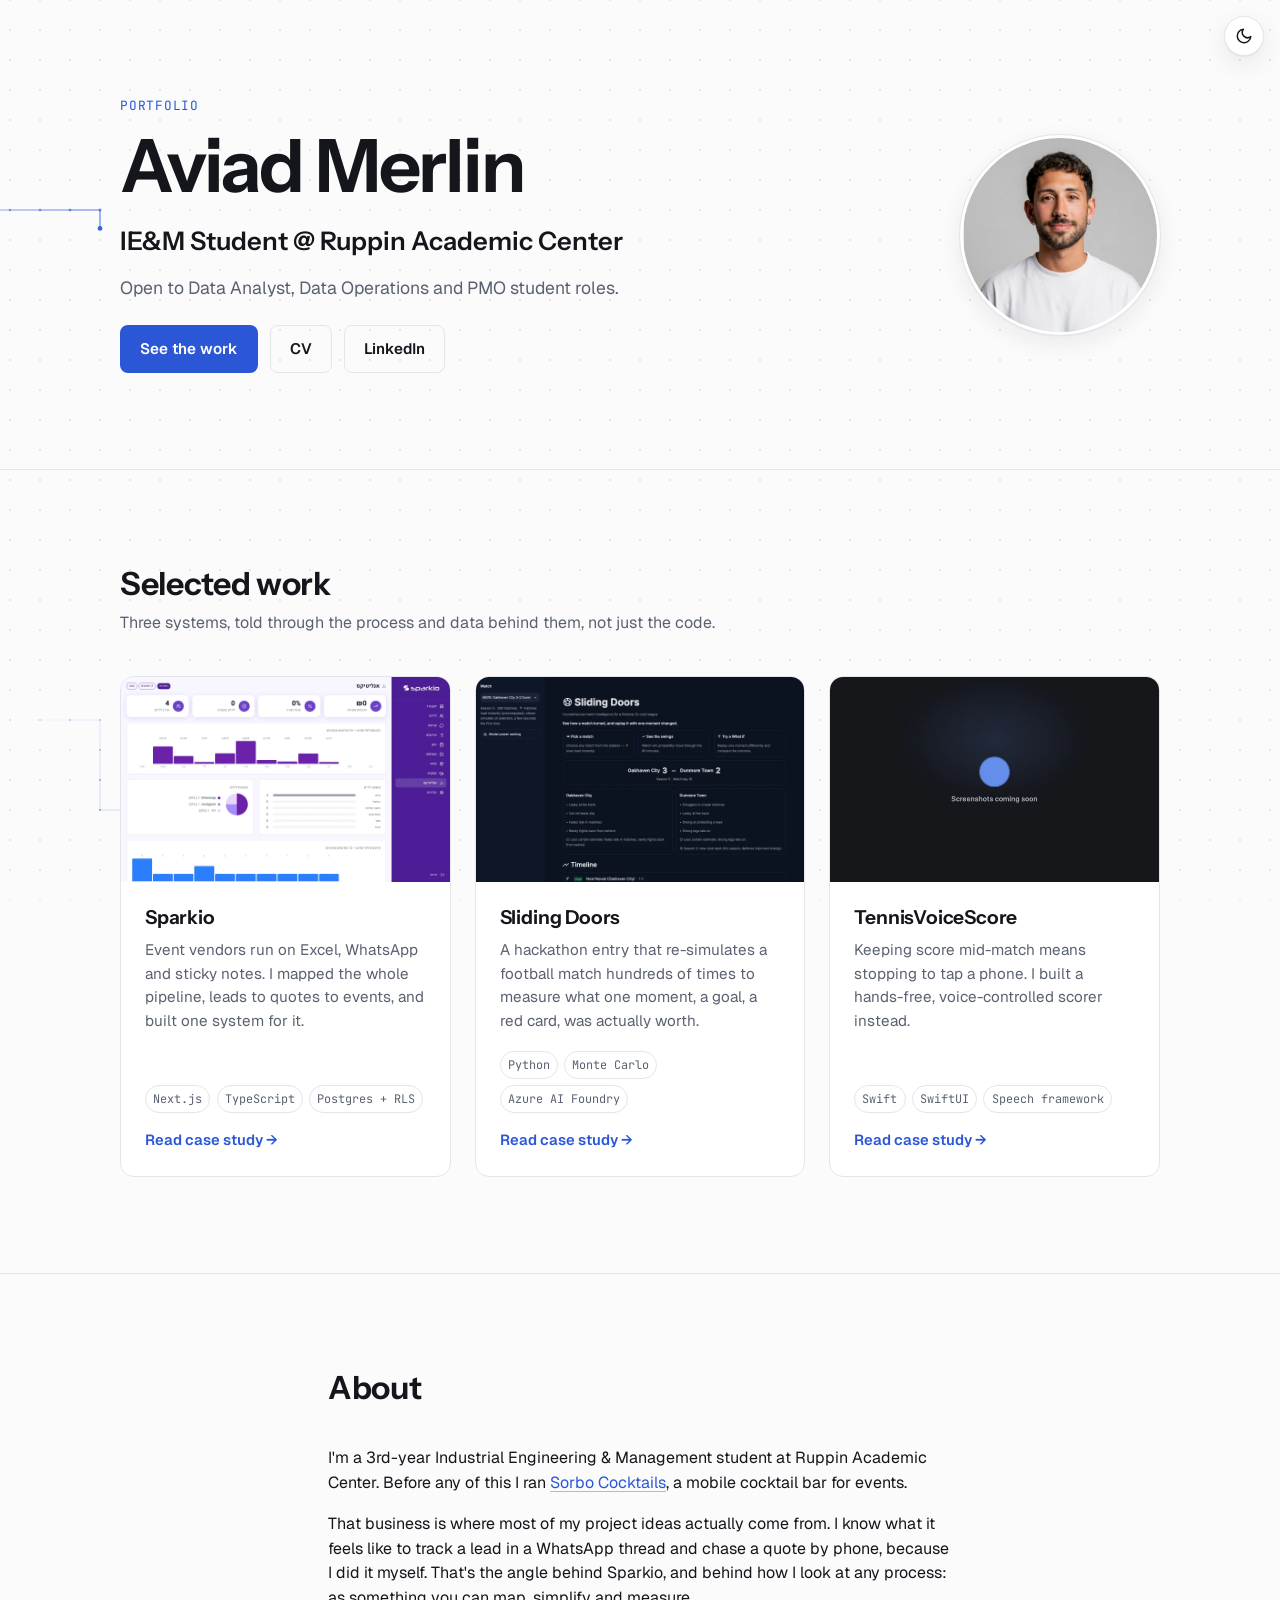
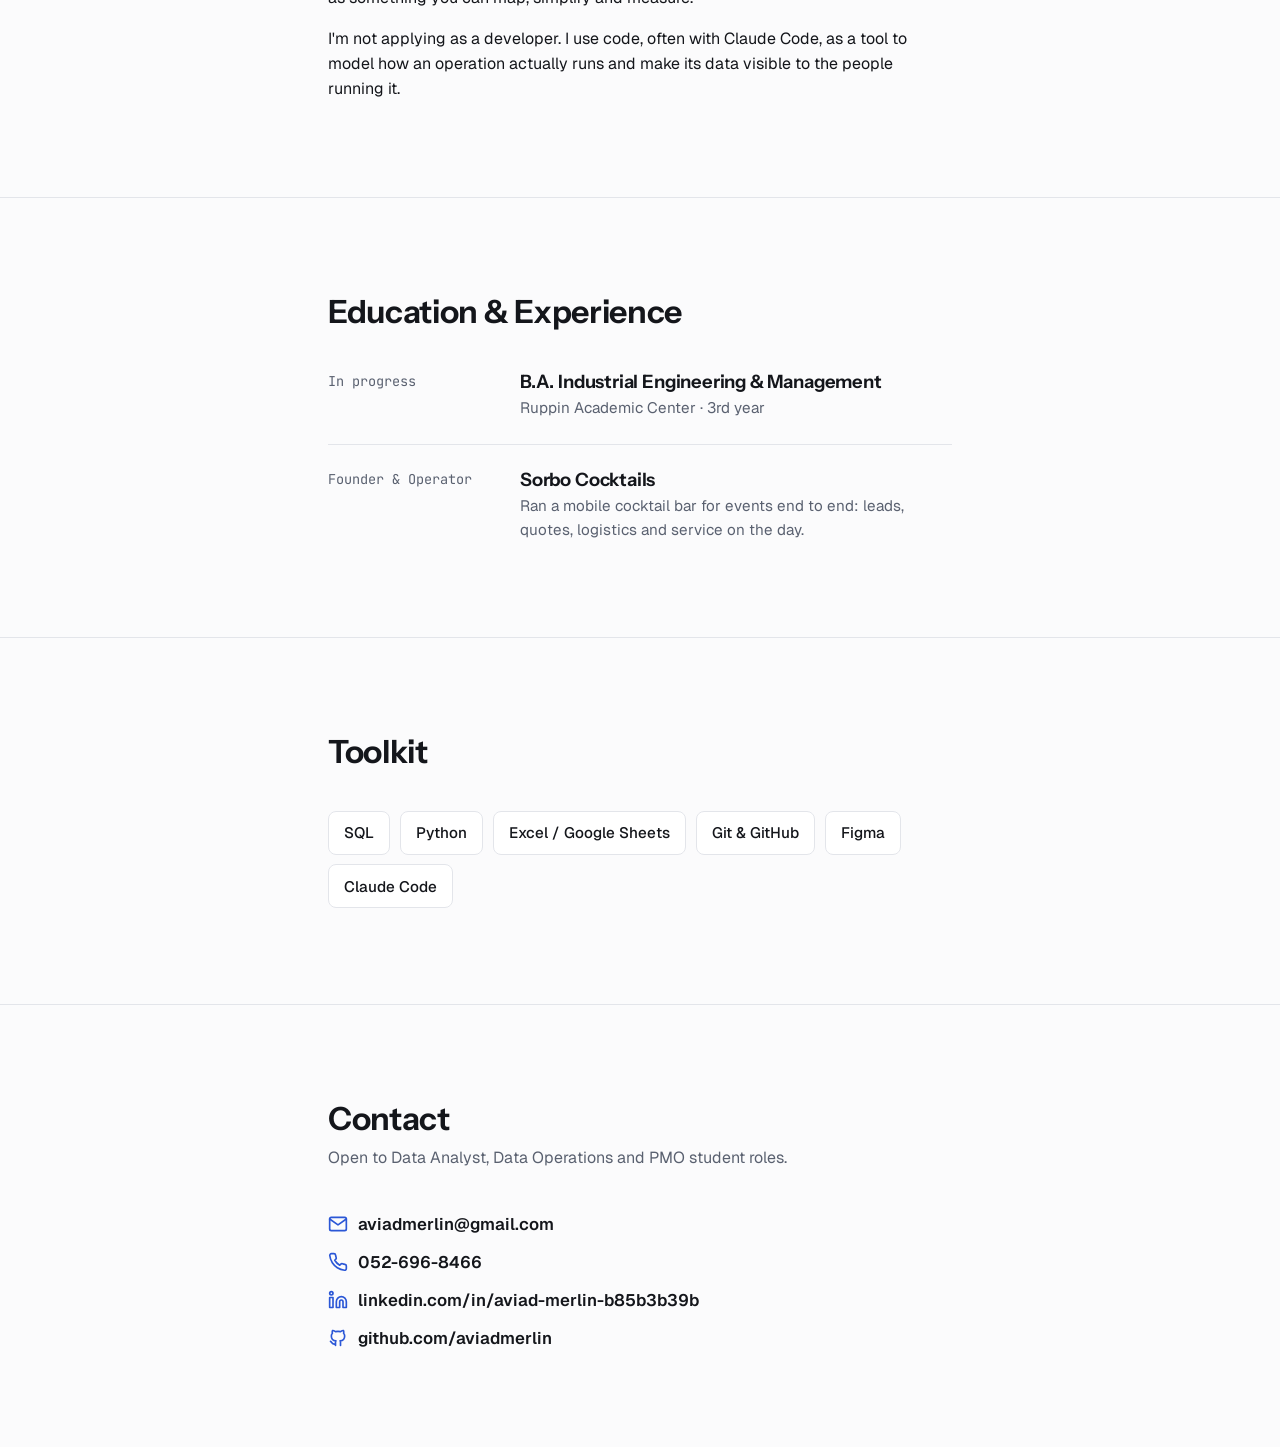
==== commit 25055e79: "Remove footer (copyright line and site source link)" ====
--- a/index.html
+++ b/index.html
@@ -214,14 +214,7 @@
 
 </main>
 
-<footer class="site-footer">
-  <div class="wrap">
-    <span>&copy; <span id="year"></span> Aviad Merlin</span>
-    <a href="https://github.com/aviadmerlin/aviadmerlin.github.io" target="_blank" rel="noopener">Site source</a>
-  </div>
-</footer>
-
-<script>document.getElementById("year").textContent = new Date().getFullYear();</script>
+
 <script src="js/main.js" defer></script>
 <script src="js/bg-signals.js" defer></script>
 </body>
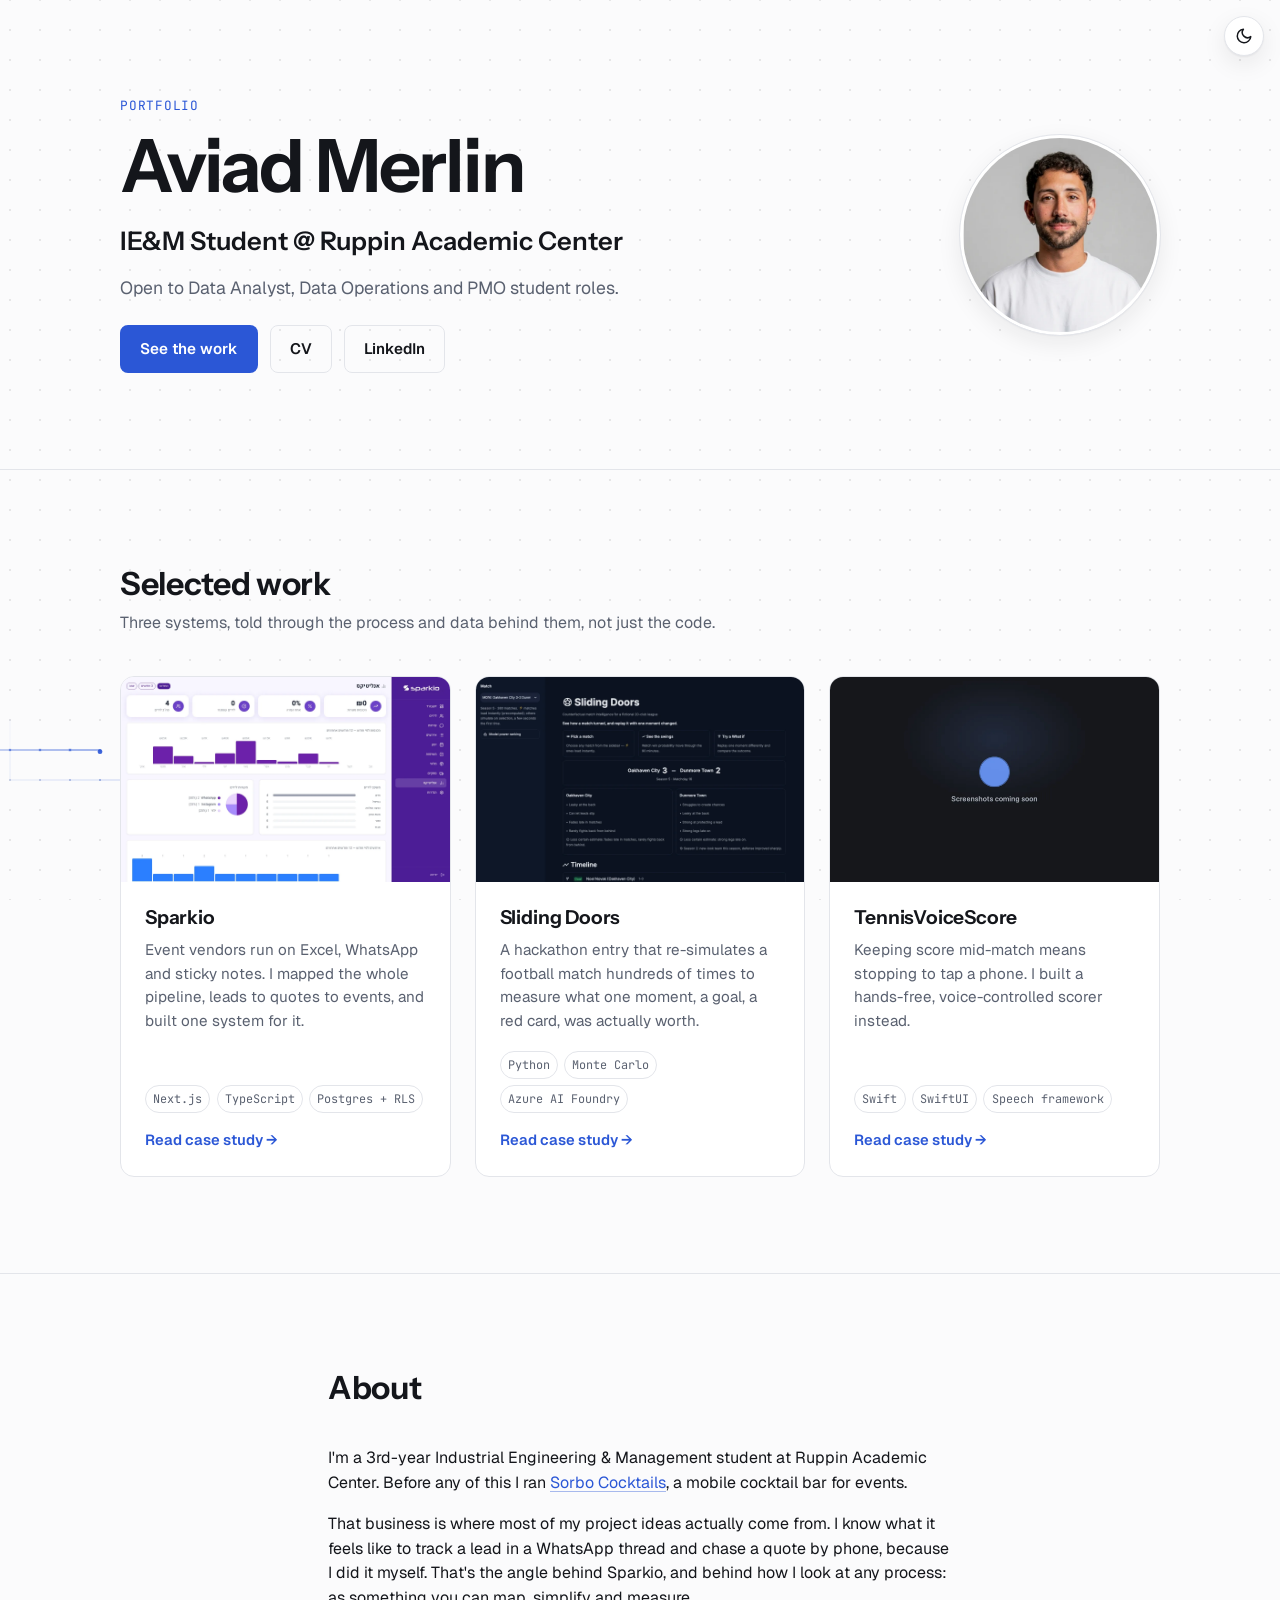
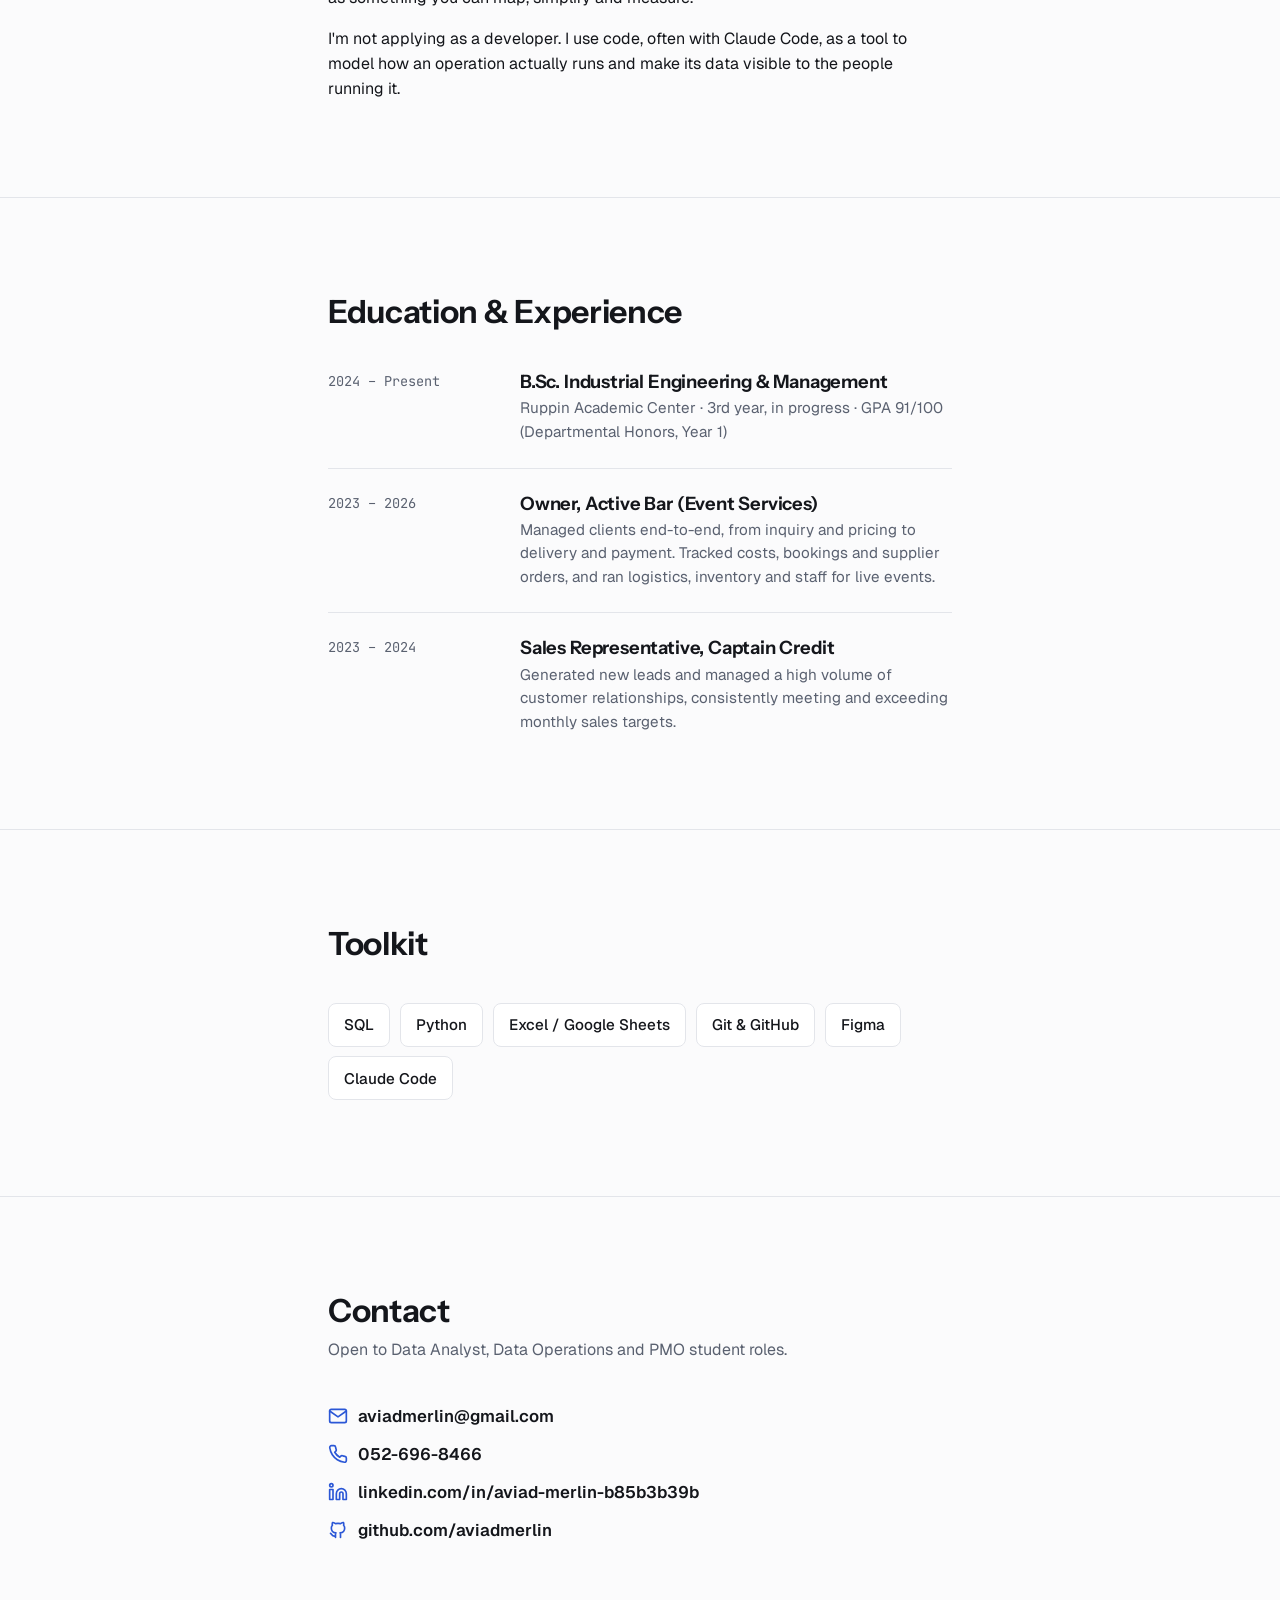
==== commit bc8f589e: "Update Education & Experience from resume, redesign case study screenshots Education/Experience now " ====
--- a/index.html
+++ b/index.html
@@ -152,17 +152,24 @@
       </div>
       <div class="timeline">
         <div class="timeline-item">
-          <time>In progress</time>
+          <time>2024 &ndash; Present</time>
           <div>
-            <h3>B.A. Industrial Engineering &amp; Management</h3>
-            <p>Ruppin Academic Center &middot; 3rd year</p>
+            <h3>B.Sc. Industrial Engineering &amp; Management</h3>
+            <p>Ruppin Academic Center &middot; 3rd year, in progress &middot; GPA 91/100 (Departmental Honors, Year 1)</p>
           </div>
         </div>
         <div class="timeline-item">
-          <time>Founder &amp; Operator</time>
+          <time>2023 &ndash; 2026</time>
           <div>
-            <h3>Sorbo Cocktails</h3>
-            <p>Ran a mobile cocktail bar for events end to end: leads, quotes, logistics and service on the day.</p>
+            <h3>Owner, Active Bar (Event Services)</h3>
+            <p>Managed clients end-to-end, from inquiry and pricing to delivery and payment. Tracked costs, bookings and supplier orders, and ran logistics, inventory and staff for live events.</p>
+          </div>
+        </div>
+        <div class="timeline-item">
+          <time>2023 &ndash; 2024</time>
+          <div>
+            <h3>Sales Representative, Captain Credit</h3>
+            <p>Generated new leads and managed a high volume of customer relationships, consistently meeting and exceeding monthly sales targets.</p>
           </div>
         </div>
       </div>
--- a/css/style.css
+++ b/css/style.css
@@ -456,27 +456,49 @@
 .case-section ul { list-style: disc; padding-left: 1.2em; }
 .case-section ul li + li { margin-top: 0.4em; }
 
+/* First shot runs full width as the hero of the set; the rest sit two-up so
+   each one stays large enough to actually read, not a thumbnail wall. */
 .figure-grid {
   display: grid;
-  grid-template-columns: repeat(auto-fit, minmax(260px, 1fr));
-  gap: var(--space-3);
-  margin-top: var(--space-3);
-}
-.figure-grid.figure-grid--single { grid-template-columns: 1fr; max-width: 46rem; }
+  grid-template-columns: repeat(2, minmax(0, 1fr));
+  gap: var(--space-4) var(--space-3);
+  margin-top: var(--space-4);
+}
+.figure-grid > figure:first-child { grid-column: 1 / -1; }
+.figure-grid.figure-grid--single { grid-template-columns: 1fr; max-width: 50rem; }
+.figure-grid.figure-grid--single > figure:first-child { grid-column: auto; }
+
+@media (max-width: 760px) {
+  .figure-grid { grid-template-columns: 1fr; gap: var(--space-4); }
+}
+
 figure {
   display: flex;
   flex-direction: column;
-  gap: 0.6rem;
+  gap: 0.75rem;
+  min-width: 0;
 }
 figure img, figure video {
   width: 100%;
   border-radius: var(--radius-md);
   border: 1px solid var(--border);
   background: var(--bg-elevated-2);
+  box-shadow: var(--shadow);
 }
 figcaption {
-  font-size: 0.88rem;
-  color: var(--text-muted);
+  font-size: 0.95rem;
+  line-height: 1.6;
+  color: var(--text-muted);
+  max-width: 62ch;
+}
+figcaption b {
+  color: var(--text);
+  font-weight: 650;
+}
+figcaption > b:first-child {
+  display: block;
+  font-size: 1.05rem;
+  margin-bottom: 0.2rem;
 }
 
 .stat-grid {
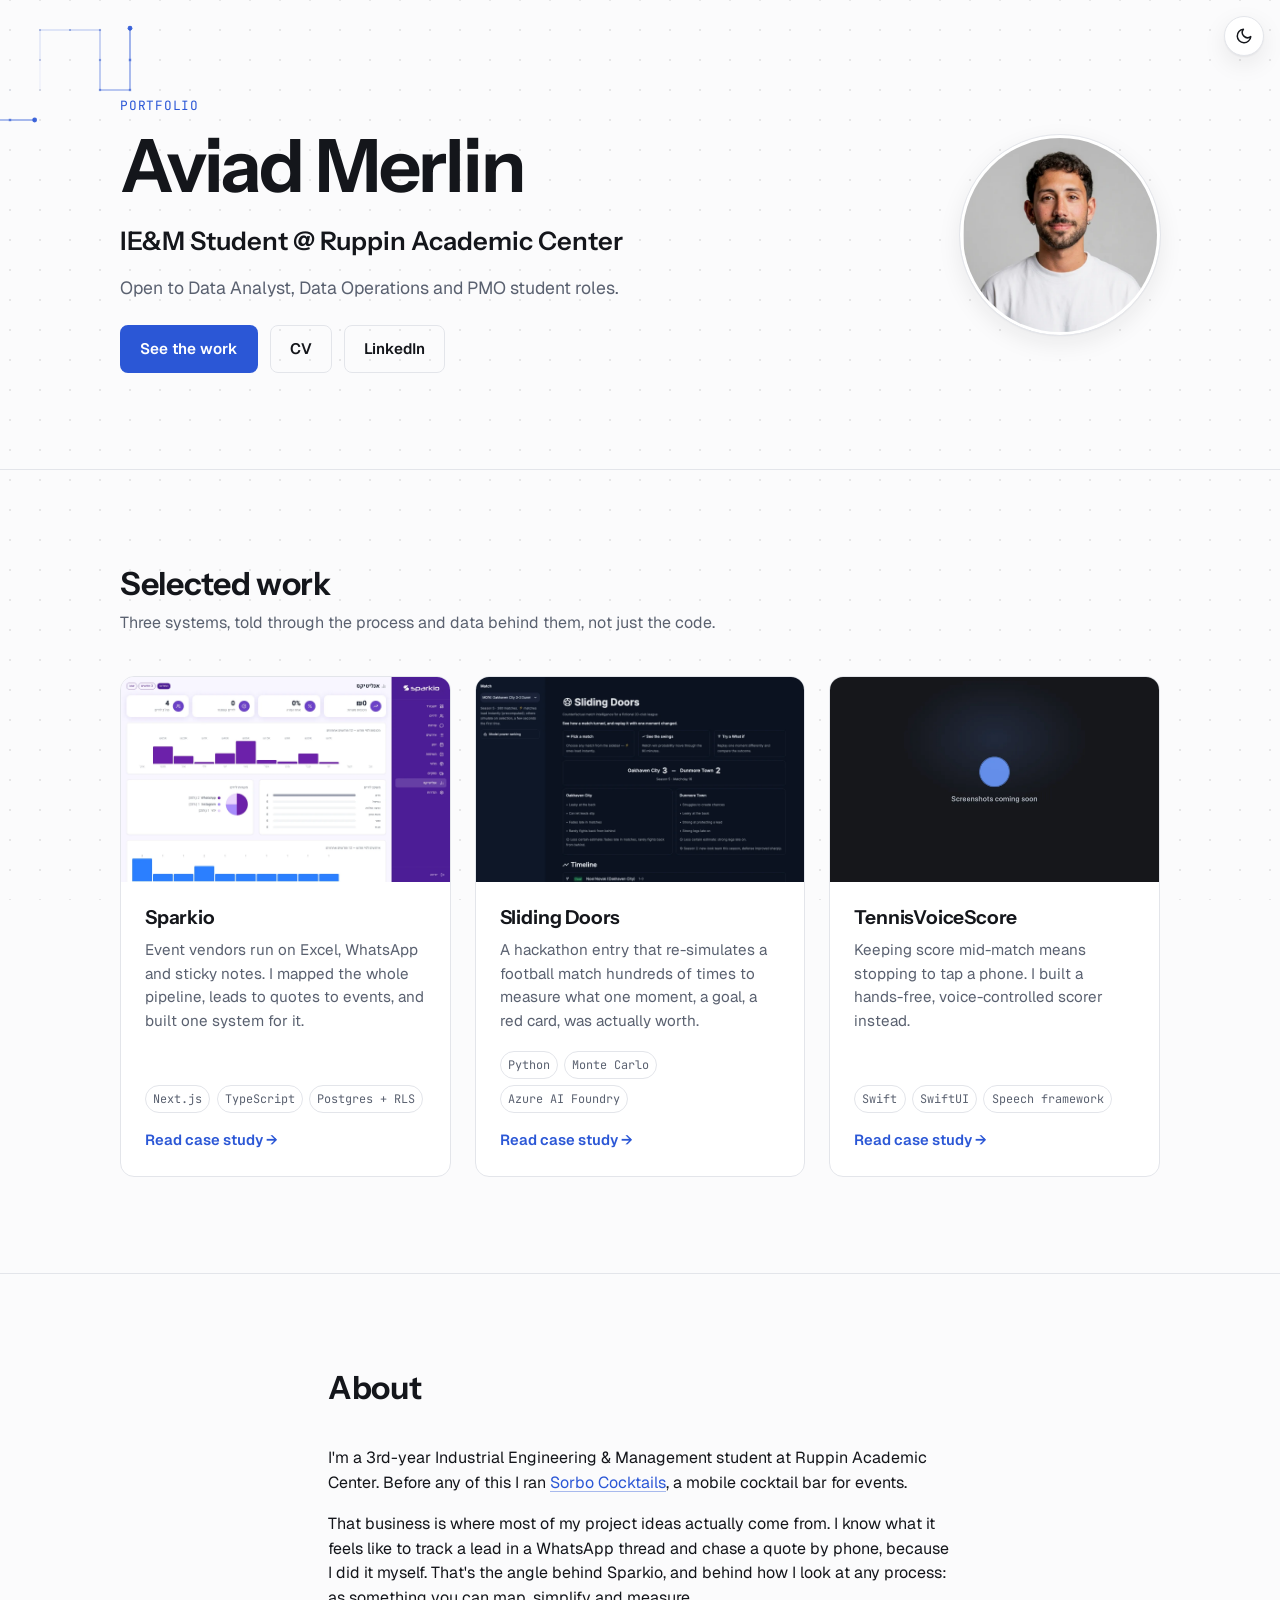
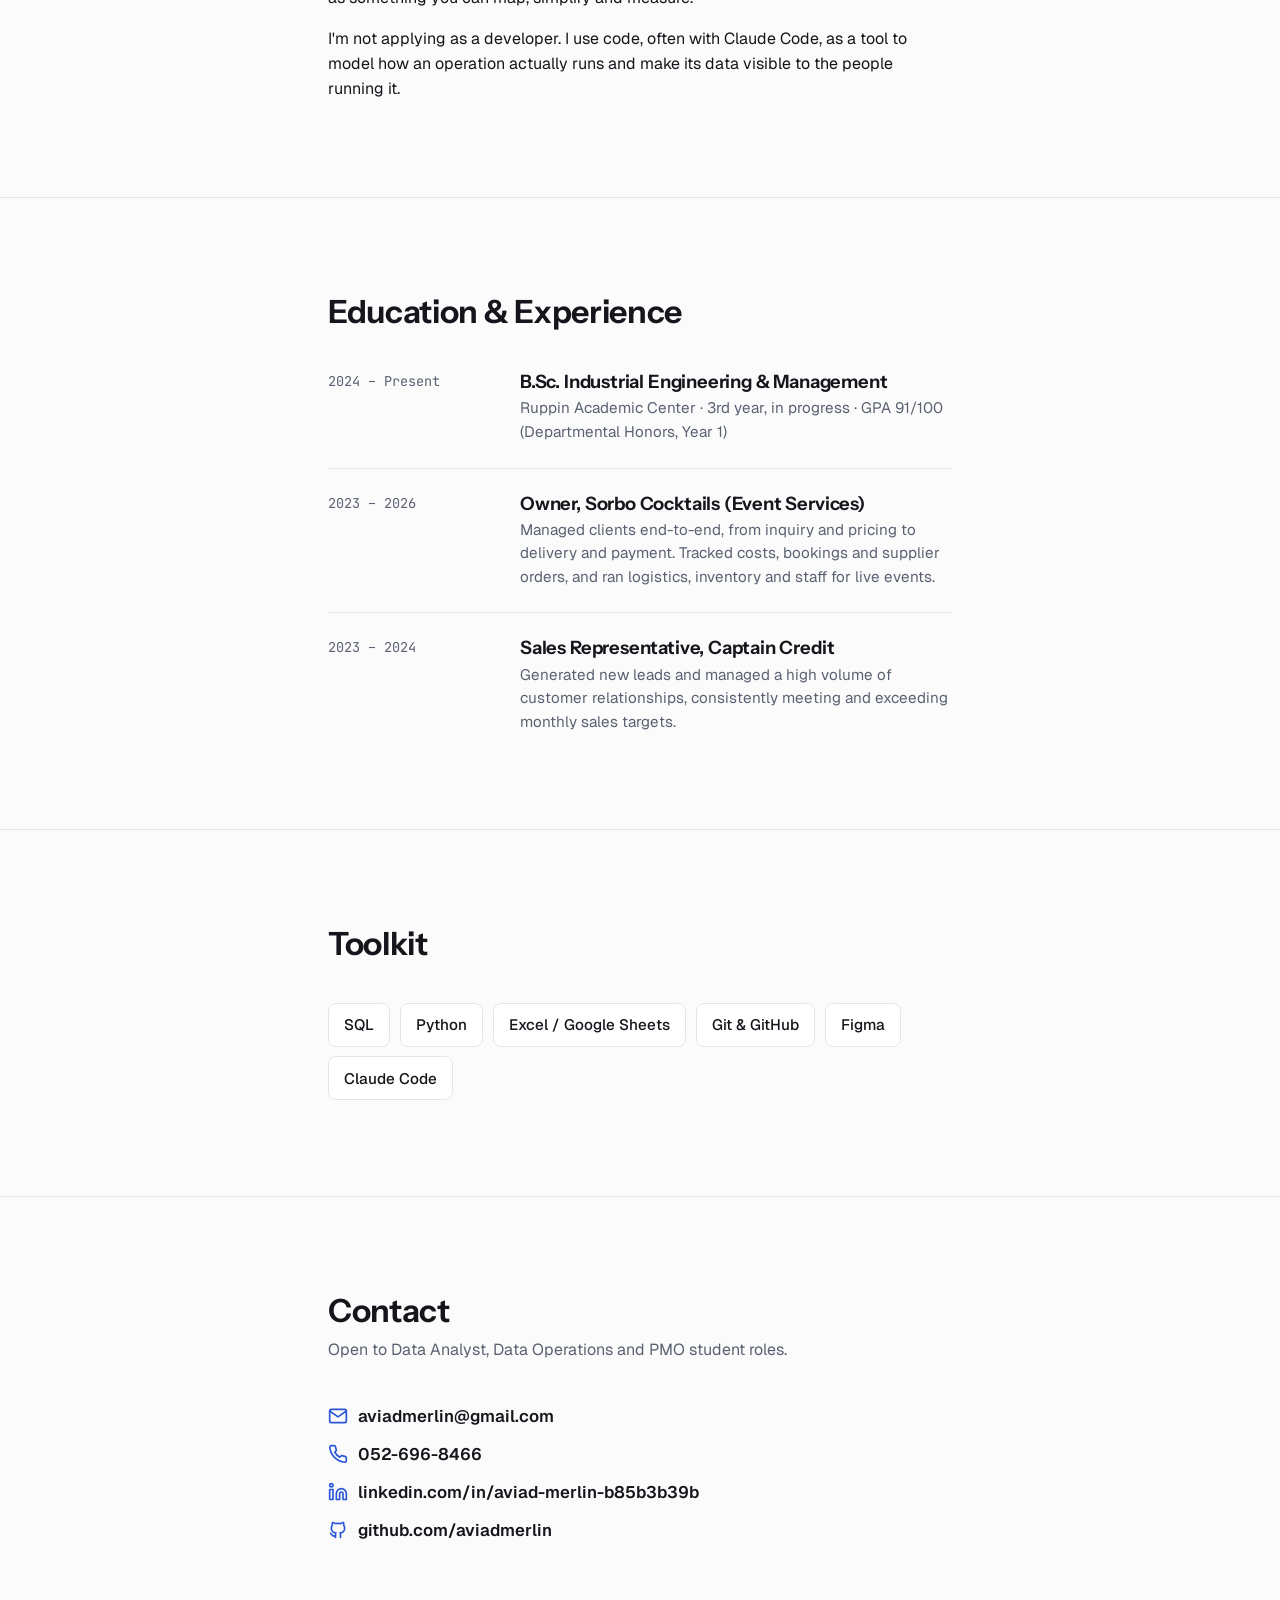
==== commit e82ee4e7: "Unify business naming to Sorbo Cocktails in Experience section" ====
--- a/index.html
+++ b/index.html
@@ -161,7 +161,7 @@
         <div class="timeline-item">
           <time>2023 &ndash; 2026</time>
           <div>
-            <h3>Owner, Active Bar (Event Services)</h3>
+            <h3>Owner, Sorbo Cocktails (Event Services)</h3>
             <p>Managed clients end-to-end, from inquiry and pricing to delivery and payment. Tracked costs, bookings and supplier orders, and ran logistics, inventory and staff for live events.</p>
           </div>
         </div>
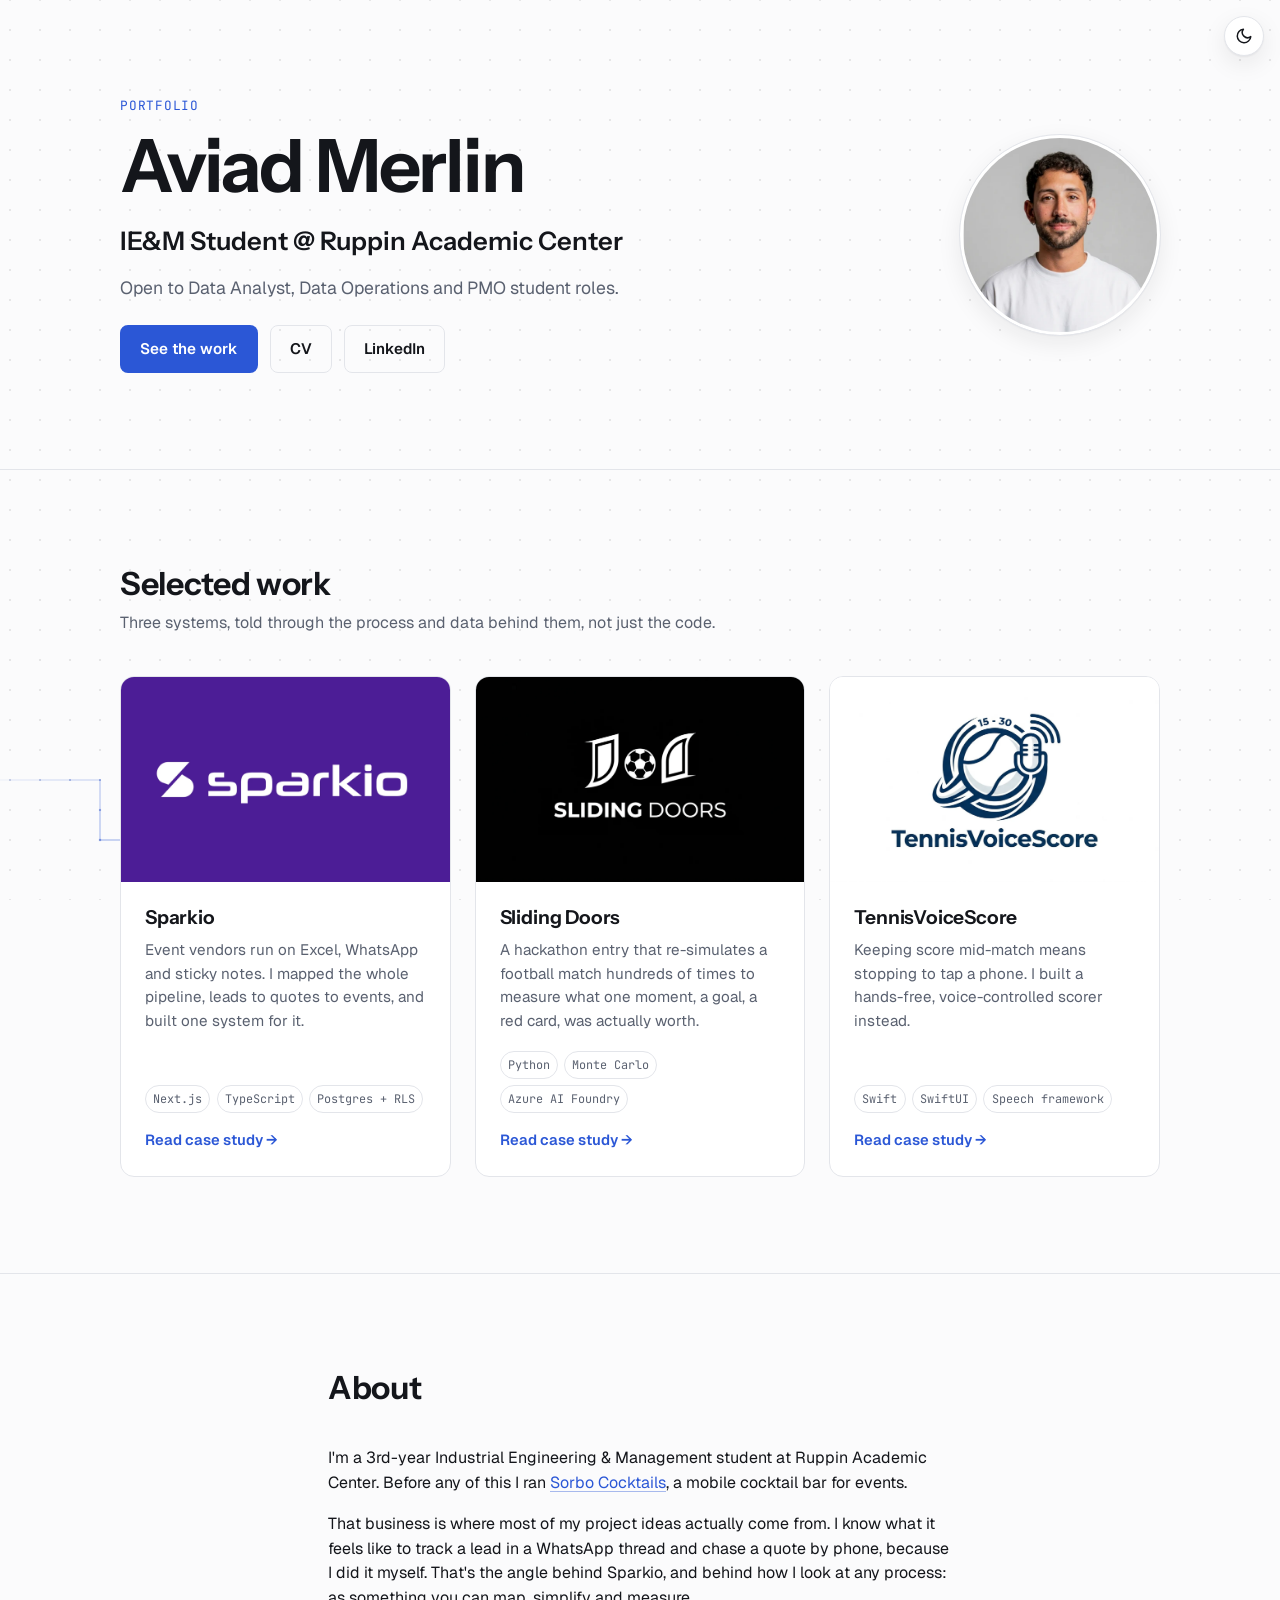
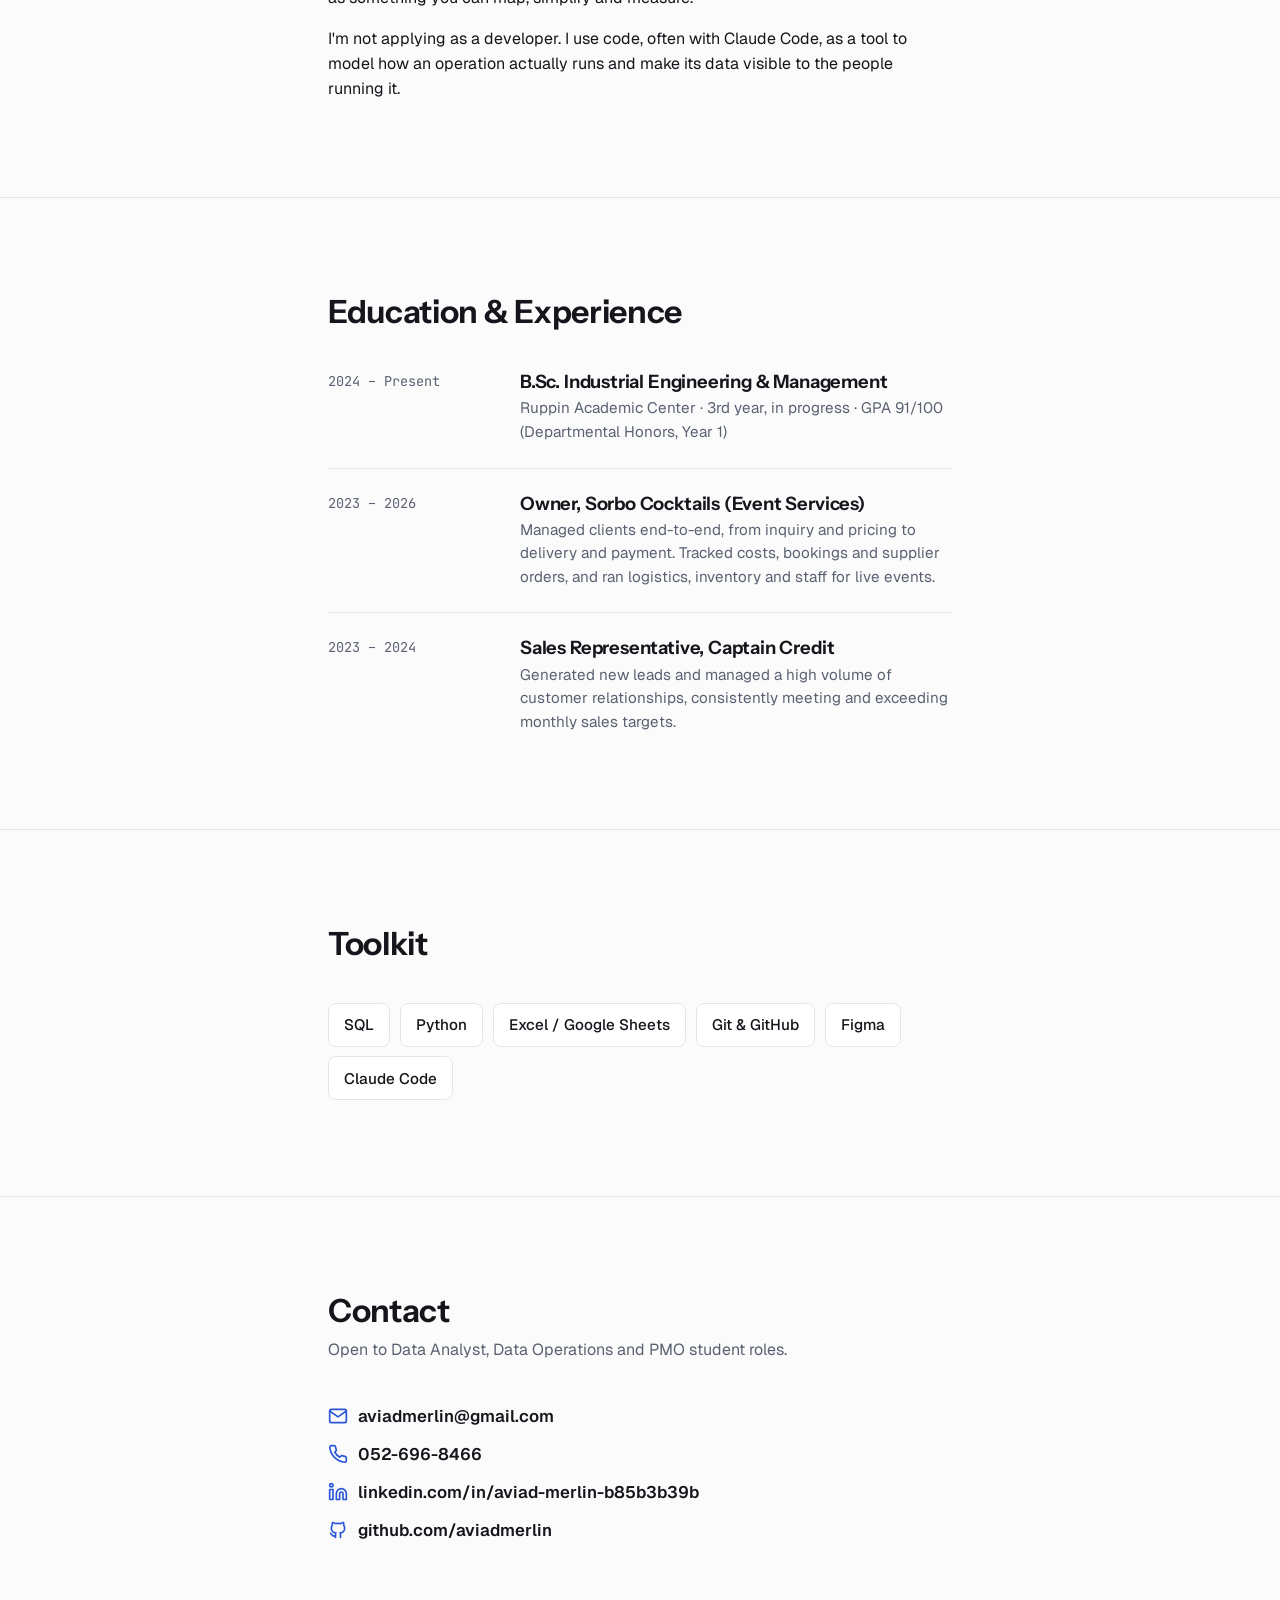
==== commit 29bb05b7: "Use real project logos on Selected work cards Replaced the screenshot covers with each project's act" ====
--- a/index.html
+++ b/index.html
@@ -82,7 +82,7 @@
 
         <a class="project-card" href="projects/sparkio.html">
           <div class="project-card__media">
-            <img src="assets/images/sparkio/01-analytics-dashboard.webp" alt="Sparkio analytics dashboard showing revenue, conversion rate and lead sources" width="1440" height="900" loading="lazy" decoding="async">
+            <img src="assets/images/sparkio/logo-card.webp" alt="Sparkio logo" width="1600" height="1000" loading="lazy" decoding="async">
           </div>
           <div class="project-card__body">
             <h3>Sparkio</h3>
@@ -98,7 +98,7 @@
 
         <a class="project-card" href="projects/sliding-doors.html">
           <div class="project-card__media">
-            <img src="assets/images/sliding-doors/app-ui.webp" alt="Sliding Doors app showing a match score and win-probability panels" width="1440" height="1000" loading="lazy" decoding="async">
+            <img src="assets/images/sliding-doors/logo-card.webp" alt="Sliding Doors logo" width="1600" height="998" loading="lazy" decoding="async">
           </div>
           <div class="project-card__body">
             <h3>Sliding Doors</h3>
@@ -114,7 +114,7 @@
 
         <a class="project-card" href="projects/tennisvoicescore.html">
           <div class="project-card__media">
-            <img src="assets/images/tennisvoicescore/placeholder-cover.webp" alt="TennisVoiceScore placeholder cover" width="1280" height="800" loading="lazy" decoding="async">
+            <img src="assets/images/tennisvoicescore/logo-card.webp" alt="TennisVoiceScore logo" width="1600" height="998" loading="lazy" decoding="async">
           </div>
           <div class="project-card__body">
             <h3>TennisVoiceScore</h3>
